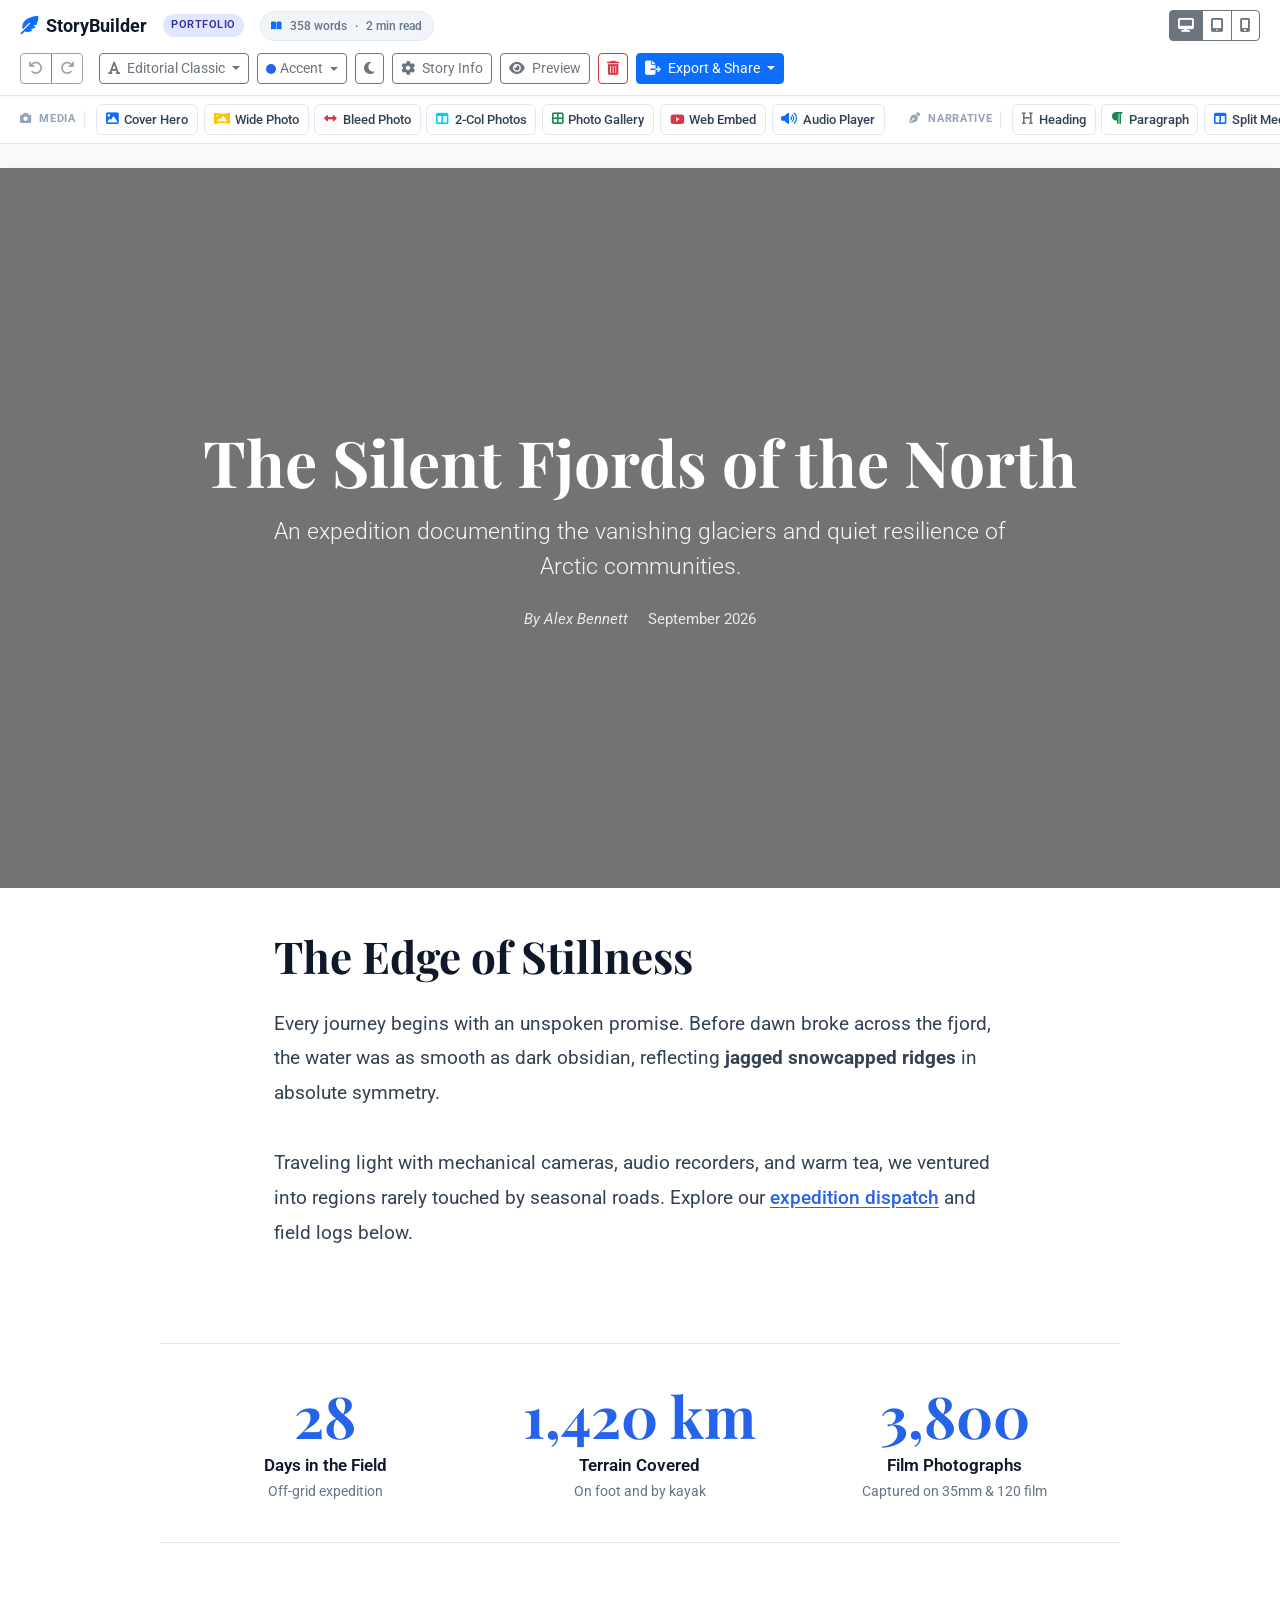
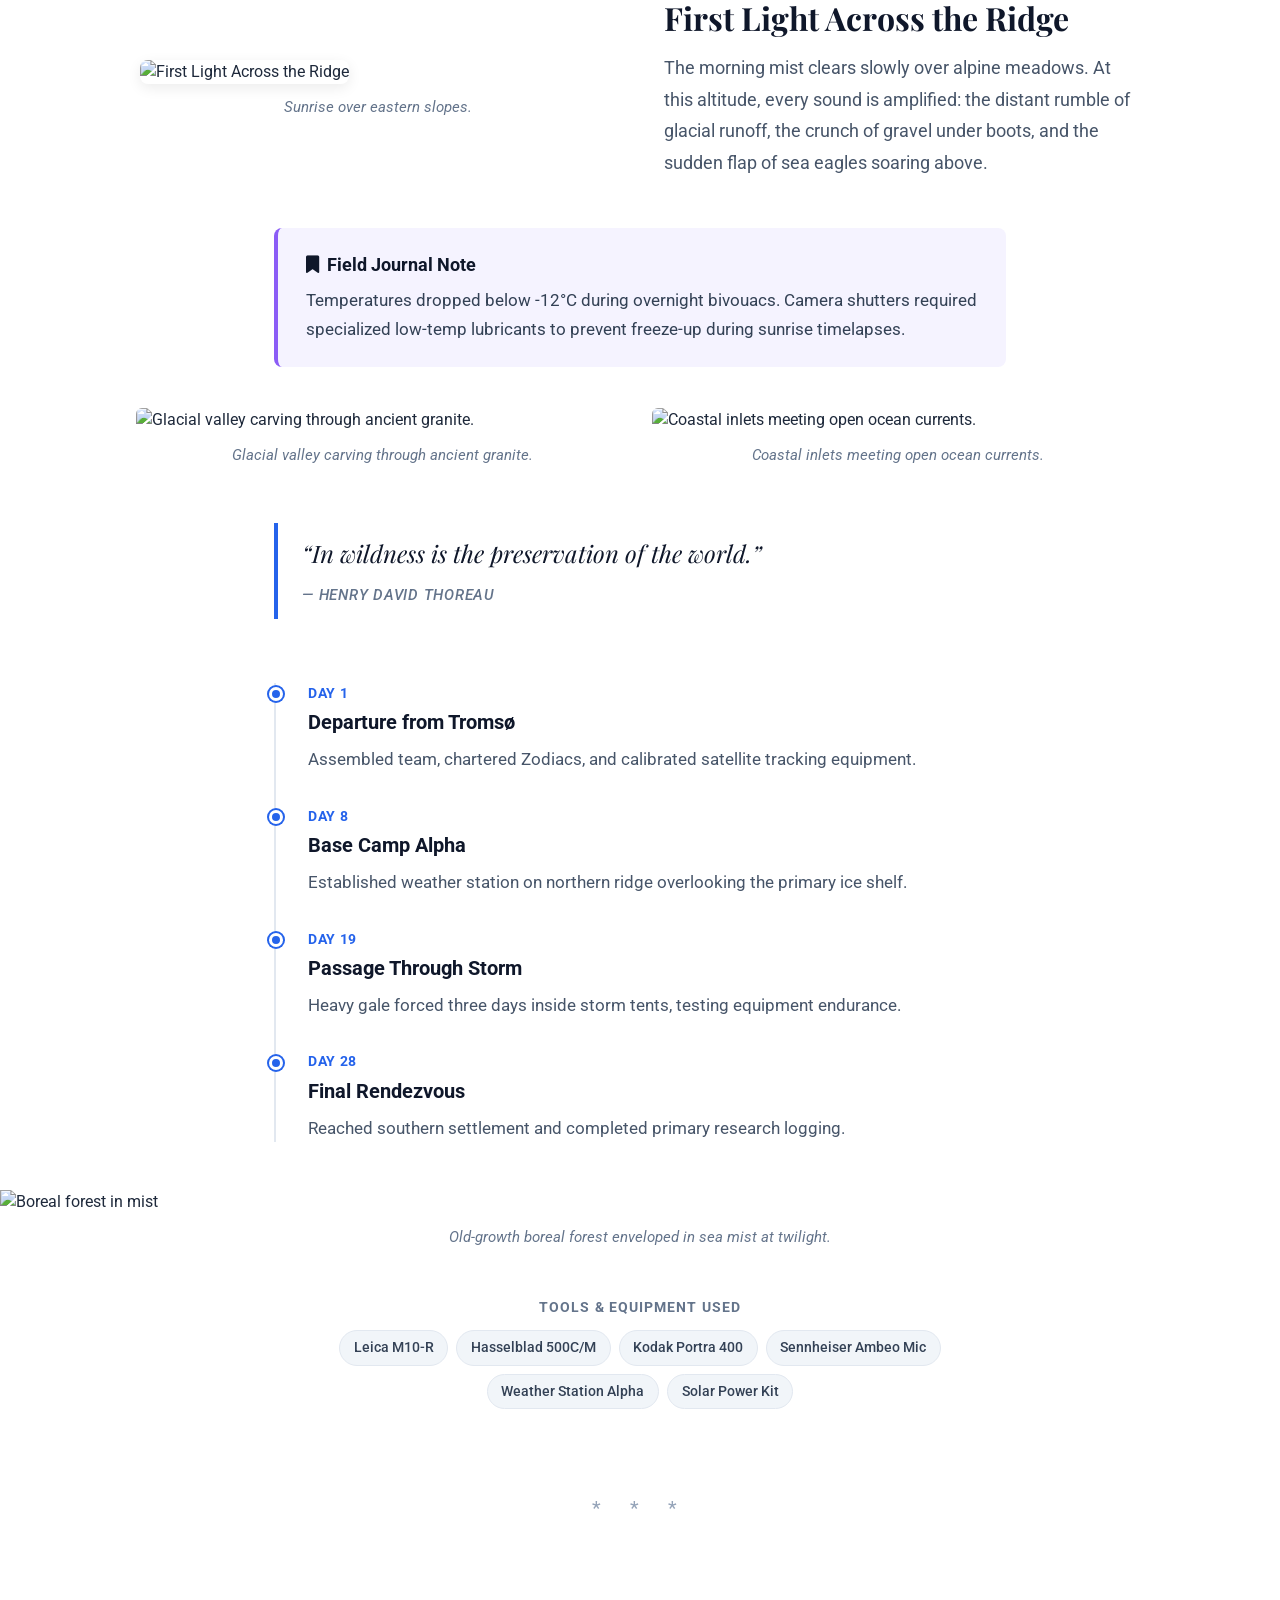
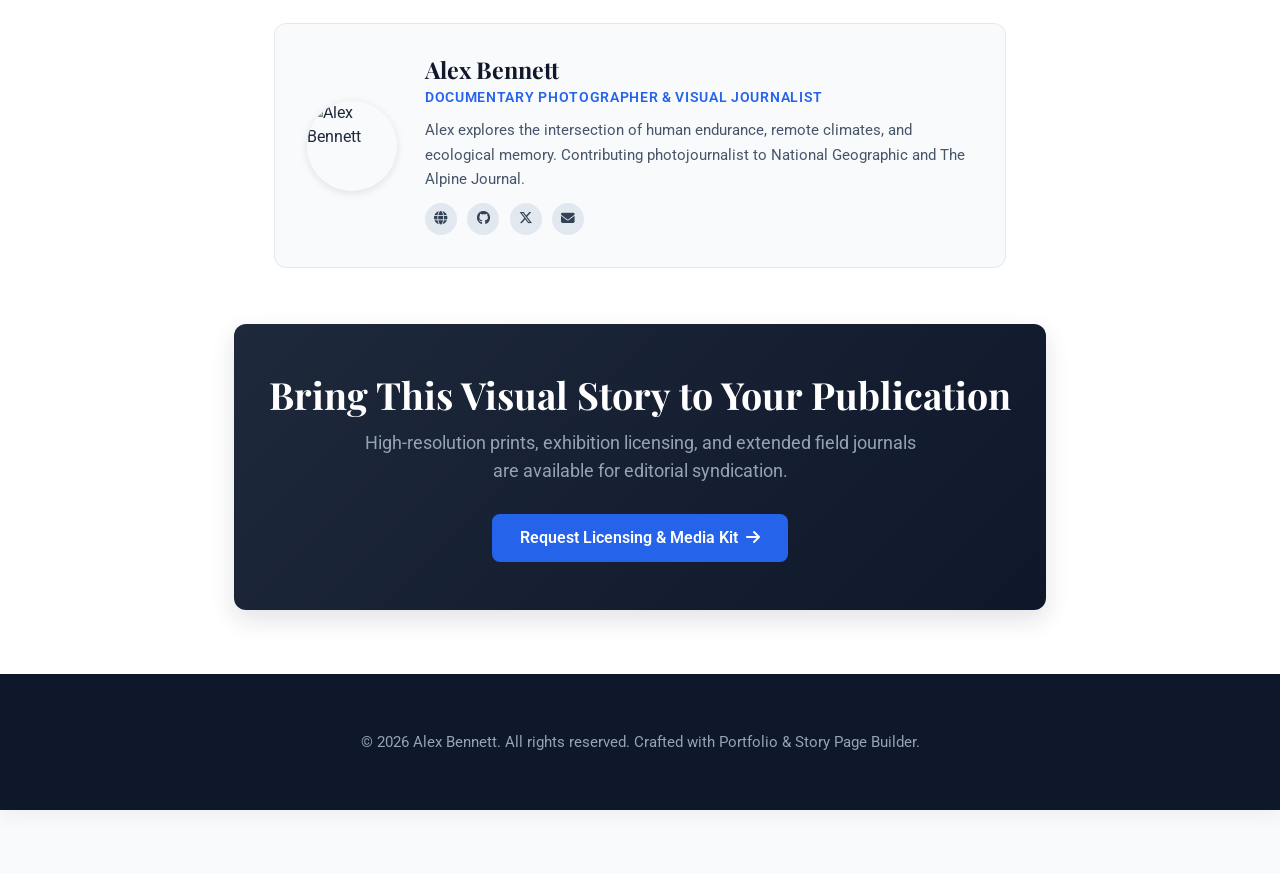
==== index.html @ 2932ce00 "feat: add story topbar navbar block and video background support for cover hero" ====
<!DOCTYPE html>
<html lang="en">
<head>
  <meta charset="UTF-8">
  <meta name="viewport" content="width=device-width, initial-scale=1.0">
  <title>Portfolio & Story Page Builder</title>
  <meta name="description" content="A visual, distraction-free block page builder for editorial portfolios, photo essays, and long-form visual stories.">

  <!-- Google Fonts for Curated & Custom Typography Themes -->
  <link rel="preconnect" href="https://fonts.googleapis.com">
  <link rel="preconnect" href="https://fonts.gstatic.com" crossorigin>
  <link href="https://fonts.googleapis.com/css2?family=Cinzel:wght@600;700&family=DM+Sans:wght@400;500;700&family=Inter:wght@300;400;500;600&family=JetBrains+Mono:wght@500;700&family=Lora:ital,wght@0,600;0,700;1,400&family=Merriweather:ital,wght@0,300;0,400;0,700;1,300&family=Montserrat:wght@500;700&family=Oswald:wght@500;700&family=Playfair+Display:ital,wght@0,600;0,700;1,400&family=Plus+Jakarta+Sans:wght@600;700;800&family=Roboto:wght@300;400;500;700&family=Source+Sans+3:wght@400;600&family=Space+Grotesk:wght@600;700&family=Syne:wght@700;800&family=Work+Sans:wght@400;500;600&display=swap" rel="stylesheet">

  <!-- Font Awesome Icons -->
  <link rel="stylesheet" href="https://cdnjs.cloudflare.com/ajax/libs/font-awesome/6.5.1/css/all.min.css" crossorigin="anonymous" referrerpolicy="no-referrer" />

  <!-- Bootstrap 5.3.3 CSS -->
  <link href="https://cdn.jsdelivr.net/npm/bootstrap@5.3.3/dist/css/bootstrap.min.css" rel="stylesheet" crossorigin="anonymous">

  <!-- Custom Page Builder Styles -->
  <link rel="stylesheet" href="css/styles.css">
</head>
<body class="mode-edit">

  <!-- Top Application Navigation -->
  <header class="editor-header">
    <div class="editor-nav">
      <div class="d-flex align-items-center gap-2 gap-sm-3">
        <h1 class="brand-title">
          <i class="fas fa-feather-pointed text-primary"></i>
          <span>StoryBuilder</span>
        </h1>
        <span class="brand-badge d-none d-sm-inline">Portfolio</span>

        <!-- Reading Time & Word Count Badge (Responsive: compact on mobile, full on desktop) -->
        <div class="reading-indicator d-flex align-items-center gap-1 gap-sm-2" id="readingIndicatorBadge" title="Estimated Reading Time & Word Count">
          <i class="fas fa-book-open text-primary fa-xs"></i>
          <span id="storyWordCount" class="d-none d-md-inline">0 words</span>
          <span class="text-muted reading-dot d-none d-md-inline">&middot;</span>
          <span id="storyReadTime">0 min read</span>
        </div>
      </div>

      <!-- Center: Viewport Switcher -->
      <div class="btn-group btn-group-sm edit-only" role="group" aria-label="Viewport Switcher">
        <button type="button" class="btn btn-outline-secondary active" data-viewport="desktop" title="Desktop View">
          <i class="fas fa-desktop"></i>
        </button>
        <button type="button" class="btn btn-outline-secondary" data-viewport="tablet" title="Tablet View (768px)">
          <i class="fas fa-tablet-screen-button"></i>
        </button>
        <button type="button" class="btn btn-outline-secondary" data-viewport="mobile" title="Mobile View (400px)">
          <i class="fas fa-mobile-screen"></i>
        </button>
      </div>

      <!-- Right Actions -->
      <div class="nav-actions">
        <!-- Undo / Redo -->
        <div class="btn-group btn-group-sm edit-only me-2" role="group">
          <button type="button" class="btn btn-outline-secondary" id="btnUndo" title="Undo (Ctrl+Z)" disabled>
            <i class="fas fa-undo"></i>
          </button>
          <button type="button" class="btn btn-outline-secondary" id="btnRedo" title="Redo (Ctrl+Y)" disabled>
            <i class="fas fa-redo"></i>
          </button>
        </div>

        <!-- Typography Theme Switcher -->
        <div class="dropdown edit-only">
          <button class="btn btn-sm btn-outline-secondary dropdown-toggle" type="button" id="dropdownTypography" data-bs-toggle="dropdown" aria-expanded="false" title="Change Story Typography">
            <i class="fas fa-font me-1"></i> <span id="currentTypographyLabel">Editorial Classic</span>
          </button>
          <ul class="dropdown-menu dropdown-menu-end shadow-sm" aria-labelledby="dropdownTypography">
            <li><h6 class="dropdown-header">Story Typography</h6></li>
            <li>
              <button class="dropdown-item active" data-typography="classic">
                <span class="d-block fw-semibold">Editorial Classic</span>
                <small class="text-muted">Playfair Display + Roboto</small>
              </button>
            </li>
            <li>
              <button class="dropdown-item" data-typography="modern">
                <span class="d-block fw-semibold">Modern Studio</span>
                <small class="text-muted">Plus Jakarta Sans + Inter</small>
              </button>
            </li>
            <li>
              <button class="dropdown-item" data-typography="literary">
                <span class="d-block fw-semibold">Literary Book</span>
                <small class="text-muted">Lora + Merriweather</small>
              </button>
            </li>
            <li>
              <button class="dropdown-item" data-typography="creative">
                <span class="d-block fw-semibold">Creative Avant-Garde</span>
                <small class="text-muted">Space Grotesk + DM Sans</small>
              </button>
            </li>
            <li>
              <button class="dropdown-item" data-typography="minimal-mono">
                <span class="d-block fw-semibold">Minimal Mono</span>
                <small class="text-muted">JetBrains Mono + Inter</small>
              </button>
            </li>
            <li><hr class="dropdown-divider"></li>
            <li>
              <button class="dropdown-item" id="btnOpenCustomTypography">
                <span class="d-block fw-semibold text-primary"><i class="fas fa-sliders me-1"></i> Custom Typography...</span>
                <small class="text-muted">Pair your own custom fonts</small>
              </button>
            </li>
          </ul>
        </div>

        <!-- Accent Palette Dropdown -->
        <div class="dropdown">
          <button class="btn btn-sm btn-outline-secondary dropdown-toggle d-flex align-items-center gap-1" type="button" data-bs-toggle="dropdown" aria-expanded="false" id="accentDropdownBtn" title="Theme Accent Color">
            <span class="accent-color-indicator rounded-circle" id="currentAccentDot" style="width: 10px; height: 10px; background: #2563eb;"></span>
            <span id="currentAccentLabel">Accent</span>
          </button>
          <ul class="dropdown-menu shadow-sm" id="accentPaletteMenu">
            <li><h6 class="dropdown-header">Editorial Accents</h6></li>
            <li>
              <button class="dropdown-item d-flex align-items-center" data-accent="#2563eb" data-accent-name="Electric Blue">
                <span class="rounded-circle me-2" style="width: 12px; height: 12px; background: #2563eb;"></span> Electric Blue
              </button>
            </li>
            <li>
              <button class="dropdown-item d-flex align-items-center" data-accent="#059669" data-accent-name="Emerald Editorial">
                <span class="rounded-circle me-2" style="width: 12px; height: 12px; background: #059669;"></span> Emerald Editorial
              </button>
            </li>
            <li>
              <button class="dropdown-item d-flex align-items-center" data-accent="#e11d48" data-accent-name="Crimson Story">
                <span class="rounded-circle me-2" style="width: 12px; height: 12px; background: #e11d48;"></span> Crimson Story
              </button>
            </li>
            <li>
              <button class="dropdown-item d-flex align-items-center" data-accent="#d97706" data-accent-name="Warm Ochre">
                <span class="rounded-circle me-2" style="width: 12px; height: 12px; background: #d97706;"></span> Warm Ochre
              </button>
            </li>
            <li>
              <button class="dropdown-item d-flex align-items-center" data-accent="#7c3aed" data-accent-name="Violet Studio">
                <span class="rounded-circle me-2" style="width: 12px; height: 12px; background: #7c3aed;"></span> Violet Studio
              </button>
            </li>
            <li>
              <button class="dropdown-item d-flex align-items-center" data-accent="#475569" data-accent-name="Noir Slate">
                <span class="rounded-circle me-2" style="width: 12px; height: 12px; background: #475569;"></span> Noir Slate
              </button>
            </li>
            <li><hr class="dropdown-divider"></li>
            <li class="px-3 py-1">
              <label class="form-label small mb-1 text-muted">Custom Hex Color</label>
              <div class="d-flex align-items-center gap-2">
                <input type="color" class="form-control form-control-color form-control-sm p-0 border-0" id="inputCustomAccent" value="#2563eb" style="width: 28px; height: 28px; cursor: pointer;">
                <span class="small font-monospace text-muted" id="customAccentHex">#2563eb</span>
              </div>
            </li>
          </ul>
        </div>

        <!-- Color Mode Toggle (Light / Dark) -->
        <button type="button" class="btn btn-sm btn-outline-secondary" id="btnToggleColorMode" title="Toggle Light / Dark Mode">
          <i class="fas fa-moon"></i>
        </button>

        <!-- Story Info / SEO Settings -->
        <button type="button" class="btn btn-sm btn-outline-secondary edit-only" id="btnOpenStorySettings" title="Story Settings & Social Share SEO">
          <i class="fas fa-gear me-1"></i> Story Info
        </button>

        <!-- Mode Toggle (Edit / Preview) -->
        <button type="button" class="btn btn-sm btn-outline-secondary" id="btnToggleMode">
          <i class="fas fa-eye me-1"></i> Preview
        </button>

        <!-- Clear Canvas -->
        <button type="button" class="btn btn-sm btn-outline-danger edit-only" id="btnClearAll" title="Clear Story">
          <i class="fas fa-trash-alt"></i>
        </button>

        <!-- Export Dropdown -->
        <div class="dropdown">
          <button class="btn btn-sm btn-primary dropdown-toggle" type="button" data-bs-toggle="dropdown" aria-expanded="false">
            <i class="fas fa-file-export me-1"></i> Export & Share
          </button>
          <ul class="dropdown-menu dropdown-menu-end shadow-sm">
            <li><h6 class="dropdown-header">Export HTML</h6></li>
            <li>
              <button class="dropdown-item" id="btnCopyFullHTML">
                <i class="fas fa-copy me-2 text-primary"></i> Copy Full Page HTML
              </button>
            </li>
            <li>
              <button class="dropdown-item" id="btnDownloadFullHTML">
                <i class="fas fa-download me-2 text-success"></i> Download as .html File
              </button>
            </li>
            <li><hr class="dropdown-divider"></li>
            <li><h6 class="dropdown-header">Article Snippet (CMS)</h6></li>
            <li>
              <button class="dropdown-item" id="btnCopySnippetHTML">
                <i class="fas fa-code me-2 text-info"></i> Copy Snippet (Self-Contained Fonts)
              </button>
            </li>
            <li>
              <button class="dropdown-item" id="btnCopySnippetInheritHTML">
                <i class="fas fa-font me-2 text-secondary"></i> Copy Snippet (Inherit Blog Fonts)
              </button>
            </li>
            <li><hr class="dropdown-divider"></li>
            <li><h6 class="dropdown-header">Project File</h6></li>
            <li>
              <button class="dropdown-item" id="btnExportJSON">
                <i class="fas fa-file-arrow-down me-2 text-info"></i> Save Project (JSON)
              </button>
            </li>
            <li>
              <button class="dropdown-item" id="btnImportJSON">
                <i class="fas fa-file-arrow-up me-2 text-warning"></i> Open Project (JSON)
              </button>
            </li>
          </ul>
        </div>
      </div>
    </div>
  </header>

  <!-- Add Block Palette Bar (Categorized) -->
  <nav class="block-palette-bar" aria-label="Block Palette">
    <!-- Media Group -->
    <div class="palette-group">
      <span class="palette-group-title"><i class="fas fa-camera me-1"></i> Media</span>
      <button class="btn-palette" data-add-block="cover">
        <i class="fas fa-image text-primary"></i> Cover Hero
      </button>
      <button class="btn-palette" data-add-block="wideImage">
        <i class="fas fa-panorama text-warning"></i> Wide Photo
      </button>
      <button class="btn-palette" data-add-block="bleedingImage">
        <i class="fas fa-arrows-alt-h text-danger"></i> Bleed Photo
      </button>
      <button class="btn-palette" data-add-block="twoColumnImage">
        <i class="fas fa-columns text-info"></i> 2-Col Photos
      </button>
      <button class="btn-palette" data-add-block="gallery">
        <i class="fas fa-border-all text-success"></i> Photo Gallery
      </button>
      <button class="btn-palette" data-add-block="embed">
        <i class="fab fa-youtube text-danger"></i> Web Embed
      </button>
      <button class="btn-palette" data-add-block="audioPlayer">
        <i class="fas fa-volume-high text-primary"></i> Audio Player
      </button>
    </div>

    <!-- Text & Layout Group -->
    <div class="palette-group">
      <span class="palette-group-title"><i class="fas fa-pen-nib me-1"></i> Narrative</span>
      <button class="btn-palette" data-add-block="heading">
        <i class="fas fa-heading text-secondary"></i> Heading
      </button>
      <button class="btn-palette" data-add-block="text">
        <i class="fas fa-paragraph text-success"></i> Paragraph
      </button>
      <button class="btn-palette" data-add-block="splitMediaText">
        <i class="fas fa-table-columns text-primary"></i> Split Media+Text
      </button>
      <button class="btn-palette" data-add-block="quote">
        <i class="fas fa-quote-left text-info"></i> Pull Quote
      </button>
      <button class="btn-palette" data-add-block="callout">
        <i class="fas fa-bookmark text-warning"></i> Callout Box
      </button>
      <button class="btn-palette" data-add-block="divider">
        <i class="fas fa-minus text-muted"></i> Divider
      </button>
    </div>

    <!-- Impact & Profile Group -->
    <div class="palette-group">
      <span class="palette-group-title"><i class="fas fa-id-card me-1"></i> Structure & Profile</span>
      <button class="btn-palette" data-add-block="navbar">
        <i class="fas fa-compass text-primary"></i> Topbar / Nav
      </button>
      <button class="btn-palette" data-add-block="stats">
        <i class="fas fa-chart-simple text-primary"></i> Big Stats
      </button>
      <button class="btn-palette" data-add-block="timeline">
        <i class="fas fa-timeline text-secondary"></i> Timeline
      </button>
      <button class="btn-palette" data-add-block="skillsPills">
        <i class="fas fa-tags text-success"></i> Skills Pills
      </button>
      <button class="btn-palette" data-add-block="authorBio">
        <i class="fas fa-user text-info"></i> Author Bio
      </button>
      <button class="btn-palette" data-add-block="ctaBanner">
        <i class="fas fa-bullhorn text-danger"></i> CTA Banner
      </button>
      <button class="btn-palette" data-add-block="caption">
        <i class="fas fa-closed-captioning text-muted"></i> Caption
      </button>
      <button class="btn-palette" data-add-block="footer">
        <i class="fas fa-shoe-prints text-dark"></i> Footer
      </button>
    </div>
  </nav>

  <!-- Workspace Canvas -->
  <main class="workspace-wrapper">
    <div id="storyCanvas" class="story-canvas viewport-desktop">
      <!-- Blocks rendered dynamically by app.js -->
    </div>
  </main>

  <!-- Hidden File Input for JSON Project Import -->
  <input type="file" id="importFileInput" accept=".json" style="display: none;">

  <!-- Modal for Adding / Editing Blocks -->
  <div class="modal fade" id="blockEditModal" tabindex="-1" aria-labelledby="blockModalTitle" aria-hidden="true">
    <div class="modal-dialog modal-dialog-centered modal-lg">
      <div class="modal-content">
        <div class="modal-header">
          <h5 class="modal-title" id="blockModalTitle">Edit Block</h5>
          <button type="button" class="btn-close" data-bs-dismiss="modal" aria-label="Close"></button>
        </div>
        <div class="modal-body" id="blockModalBody">
          <!-- Dynamic Form Fields -->
        </div>
        <div class="modal-footer">
          <button type="button" class="btn btn-outline-secondary" data-bs-dismiss="modal">Cancel</button>
          <button type="button" class="btn btn-primary" id="btnSaveBlock">Save Changes</button>
        </div>
      </div>
    </div>
  </div>

  <!-- Modal for Custom Typography Pairing -->
  <div class="modal fade" id="customTypographyModal" tabindex="-1" aria-labelledby="customTypographyModalTitle" aria-hidden="true">
    <div class="modal-dialog modal-dialog-centered">
      <div class="modal-content">
        <div class="modal-header">
          <h5 class="modal-title" id="customTypographyModalTitle"><i class="fas fa-sliders me-2 text-primary"></i> Custom Typography</h5>
          <button type="button" class="btn-close" data-bs-dismiss="modal" aria-label="Close"></button>
        </div>
        <div class="modal-body">
          <div class="mb-3">
            <label class="form-label" for="customHeadingFont">Heading & Title Font</label>
            <select class="form-select" id="customHeadingFont">
              <option value="Playfair Display">Playfair Display (High-Contrast Serif)</option>
              <option value="Plus Jakarta Sans">Plus Jakarta Sans (Modern Geometric)</option>
              <option value="Inter">Inter (Clean Neo-Grotesque)</option>
              <option value="Lora">Lora (Literary Contemporary Serif)</option>
              <option value="Space Grotesk">Space Grotesk (Tech / Avant-Garde)</option>
              <option value="Syne">Syne (Bold Architectural)</option>
              <option value="Cinzel">Cinzel (Classic Trajan Serif)</option>
              <option value="Montserrat">Montserrat (Geometric Sans)</option>
              <option value="Oswald">Oswald (Condensed Display)</option>
              <option value="Merriweather">Merriweather (Sturdy Editorial Serif)</option>
              <option value="JetBrains Mono">JetBrains Mono (Technical Monospace)</option>
            </select>
          </div>

          <div class="mb-3">
            <label class="form-label" for="customBodyFont">Body & Narrative Font</label>
            <select class="form-select" id="customBodyFont">
              <option value="Inter">Inter (Ultra-Legible Sans)</option>
              <option value="Roboto">Roboto (Clean Neutral Sans)</option>
              <option value="DM Sans">DM Sans (Warm Minimal Sans)</option>
              <option value="Work Sans">Work Sans (Editorial Sans)</option>
              <option value="Source Sans 3">Source Sans 3 (Optimized for Reading)</option>
              <option value="Plus Jakarta Sans">Plus Jakarta Sans (Crisp Modern Sans)</option>
              <option value="Merriweather">Merriweather (Traditional Reading Serif)</option>
              <option value="Lora">Lora (Elegant Editorial Serif)</option>
            </select>
          </div>

          <div class="mb-3">
            <label class="form-label" for="customBaseScale">Base Typography Scale</label>
            <select class="form-select" id="customBaseScale">
              <option value="92">Compact (92% - dense information)</option>
              <option value="100" selected>Standard (100% - balanced)</option>
              <option value="110">Spacious / Large (110% - high impact)</option>
            </select>
          </div>

          <!-- Live In-Modal Preview -->
          <div class="p-3 bg-light rounded border mt-3">
            <div class="text-uppercase small fw-bold text-muted mb-2">Live Preview</div>
            <h4 id="typographyPreviewHeading" class="mb-2" style="font-family: 'Playfair Display', serif;">The Architecture of Memory</h4>
            <p id="typographyPreviewBody" class="mb-0 text-secondary" style="font-family: 'Roboto', sans-serif; font-size: 0.95rem;">
              Before first light broke across the mountain ridge, the glacial valley lay silent in a blanket of blue twilight.
            </p>
          </div>
        </div>
        <div class="modal-footer">
          <button type="button" class="btn btn-outline-secondary" data-bs-dismiss="modal">Cancel</button>
          <button type="button" class="btn btn-primary" id="btnSaveCustomTypography">Apply Typography</button>
        </div>
      </div>
    </div>
  </div>

  <!-- Modal for Story Settings & Social Share SEO -->
  <div class="modal fade" id="storySettingsModal" tabindex="-1" aria-labelledby="storySettingsModalTitle" aria-hidden="true">
    <div class="modal-dialog modal-dialog-centered modal-lg">
      <div class="modal-content">
        <div class="modal-header">
          <h5 class="modal-title" id="storySettingsModalTitle">
            <i class="fas fa-gear me-2 text-primary"></i> Story Settings & SEO
          </h5>
          <button type="button" class="btn-close" data-bs-dismiss="modal" aria-label="Close"></button>
        </div>
        <div class="modal-body">
          <div class="d-flex flex-wrap justify-content-between align-items-center mb-3 pb-2 border-bottom">
            <div class="d-flex align-items-center gap-2 mb-1 mb-md-0">
              <span class="badge bg-primary-subtle text-primary border border-primary-subtle px-2 py-1">
                <i class="fas fa-book-open me-1"></i> <span id="modalStoryStats">0 words &middot; 0 min read</span>
              </span>
              <span class="text-muted small">Estimated reading time & word count</span>
            </div>
            <button type="button" class="btn btn-sm btn-outline-secondary" id="btnAutoDetectSettings" title="Extract title, author, description, and image from current story blocks">
              <i class="fas fa-wand-magic-sparkles me-1 text-primary"></i> Auto-Detect from Blocks
            </button>
          </div>

          <div class="row g-3">
            <!-- Left Column: Form Fields -->
            <div class="col-lg-7">
              <div class="mb-3">
                <label class="form-label fw-semibold" for="settingStoryTitle">Story Title</label>
                <input type="text" class="form-control" id="settingStoryTitle" placeholder="e.g. The Silent Fjords of the North">
                <div class="form-text">Used for the browser tab title and OpenGraph / Twitter cards.</div>
              </div>

              <div class="mb-3">
                <label class="form-label fw-semibold" for="settingStoryAuthor">Author / Creator</label>
                <input type="text" class="form-control" id="settingStoryAuthor" placeholder="e.g. Alex Bennett">
                <div class="form-text">Author metadata included in search indexes and social shares.</div>
              </div>

              <div class="mb-3">
                <label class="form-label fw-semibold" for="settingStoryDesc">Story Excerpt & SEO Description</label>
                <textarea class="form-control" id="settingStoryDesc" rows="3" placeholder="Brief summary for search snippets and social cards (150-160 characters recommended)..."></textarea>
                <div class="form-text d-flex justify-content-between">
                  <span>Used for meta description and social card previews.</span>
                  <span class="text-muted small" id="storyDescCharCount">0 chars</span>
                </div>
              </div>

              <div class="mb-3">
                <label class="form-label fw-semibold" for="settingStoryImage">Social Share Image URL (OG Image)</label>
                <input type="url" class="form-control" id="settingStoryImage" placeholder="https://images.unsplash.com/photo-...">
                <div class="form-text">Preview banner image shown when shared on Twitter, LinkedIn, Slack, etc.</div>
              </div>
            </div>

            <!-- Right Column: Live Social Card Preview -->
            <div class="col-lg-5">
              <div class="text-uppercase small fw-bold text-muted mb-2">
                <i class="fas fa-share-nodes me-1 text-primary"></i> Live Social Card Preview
              </div>
              <div class="social-card-preview shadow-sm">
                <div class="social-card-image-wrap" style="position: relative; height: 160px; overflow: hidden;">
                  <img id="socialPreviewImage" src="" alt="Social Share Preview" class="w-100 h-100" style="object-fit: cover; display: block;" onerror="this.style.opacity='0'; const fb = document.getElementById('socialPreviewFallback'); if (fb) fb.style.setProperty('display', 'flex', 'important');">
                  <div id="socialPreviewFallback" class="position-absolute top-0 start-0 w-100 h-100 d-flex flex-column align-items-center justify-content-center text-muted" style="display: none !important;">
                    <i class="fas fa-image fa-2x mb-1 opacity-50"></i>
                    <span class="small">No preview image</span>
                  </div>
                </div>
                <div class="social-card-content p-3">
                  <div class="social-card-domain small text-uppercase mb-1">
                    <i class="fas fa-globe me-1"></i> storybuilder.app &middot; <span id="socialPreviewAuthor">Alex Bennett</span>
                  </div>
                  <div class="social-card-title fw-bold mb-1" id="socialPreviewTitle">
                    The Silent Fjords of the North
                  </div>
                  <div class="social-card-desc small" id="socialPreviewDesc">
                    An expedition documenting the vanishing glaciers and quiet resilience of Arctic communities.
                  </div>
                </div>
              </div>

              <div class="social-card-info-note border rounded mt-3 py-2 px-3 small">
                <i class="fas fa-circle-info text-primary me-1"></i>
                Exported HTML files will automatically embed OpenGraph, Twitter, and SEO tags.
              </div>
            </div>
          </div>
        </div>
        <div class="modal-footer">
          <button type="button" class="btn btn-outline-secondary" data-bs-dismiss="modal">Cancel</button>
          <button type="button" class="btn btn-primary" id="btnSaveStorySettings">
            <i class="fas fa-check me-1"></i> Save Story Settings
          </button>
        </div>
      </div>
    </div>
  </div>

  <!-- Toast Notification Container -->
  <div id="toastContainer" class="toast-container"></div>

  <!-- Bootstrap 5.3.3 Bundle with Popper -->
  <script src="https://cdn.jsdelivr.net/npm/bootstrap@5.3.3/dist/js/bootstrap.bundle.min.js" crossorigin="anonymous"></script>

  <!-- Application Logic -->
  <script src="js/app.js"></script>
</body>
</html>
---- css/styles.css ----
/* ==========================================================================
   Portfolio & Story Page Builder Styles
   ========================================================================== */

:root {
  --primary-color: #2563eb;
  --primary-hover: #1d4ed8;
  --editor-bg: #f8fafc;
  --toolbar-bg: #ffffff;
  --border-color: #e2e8f0;
  --text-main: #1e293b;
  --text-muted: #64748b;
  --block-hover-border: #3b82f6;
  --danger-color: #ef4444;
  --success-color: #10b981;

  /* Semantic Canvas Theme Tokens */
  --canvas-bg: #ffffff;
  --canvas-surface: #f8fafc;
  --canvas-surface-border: #e2e8f0;
  --canvas-text: #1e293b;
  --canvas-heading: #0f172a;
  --canvas-muted: #64748b;
  --canvas-code-bg: #f1f5f9;
}

[data-theme-mode="dark"] {
  --editor-bg: #090d16;
  --toolbar-bg: #0f172a;
  --border-color: #1e293b;
  --text-main: #f1f5f9;
  --text-muted: #94a3b8;

  /* Semantic Canvas Theme Tokens (Dark Mode) */
  --canvas-bg: #0a0f1d;
  --canvas-surface: #111827;
  --canvas-surface-border: #1f2937;
  --canvas-text: #cbd5e1;
  --canvas-heading: #f8fafc;
  --canvas-muted: #94a3b8;
  --canvas-code-bg: #1e293b;
}

* {
  box-sizing: border-box;
}

html, body {
  overflow-x: hidden;
  max-width: 100vw;
}

body {
  margin: 0;
  padding: 0;
  font-family: 'Roboto', -apple-system, BlinkMacSystemFont, "Segoe UI", sans-serif;
  color: var(--text-main);
  background-color: var(--editor-bg);
  min-height: 100vh;
}

/* --------------------------------------------------------------------------
   Editor Header & Navigation
   -------------------------------------------------------------------------- */
.editor-header {
  position: sticky;
  top: 0;
  z-index: 1050;
  background-color: var(--toolbar-bg);
  border-bottom: 1px solid var(--border-color);
  box-shadow: 0 1px 3px rgba(0, 0, 0, 0.05);
  padding: 0.65rem 1.25rem;
}

.editor-nav {
  display: flex;
  align-items: center;
  justify-content: space-between;
  flex-wrap: wrap;
  gap: 0.75rem;
}

.brand-title {
  font-size: 1.15rem;
  font-weight: 700;
  display: flex;
  align-items: center;
  gap: 0.5rem;
  color: #0f172a;
  margin: 0;
}

.brand-badge {
  font-size: 0.7rem;
  font-weight: 600;
  padding: 0.2rem 0.5rem;
  border-radius: 9999px;
  background-color: #e0e7ff;
  color: #3730a3;
  text-transform: uppercase;
  letter-spacing: 0.05em;
}

.nav-actions {
  display: flex;
  align-items: center;
  gap: 0.5rem;
  flex-wrap: wrap;
}

/* --------------------------------------------------------------------------
   Add Block Palette (Categorized & Scroll-friendly)
   -------------------------------------------------------------------------- */
.block-palette-bar {
  background-color: #ffffff;
  border-bottom: 1px solid var(--border-color);
  padding: 0.5rem 1.25rem;
  position: sticky;
  top: 57px;
  z-index: 1040;
  display: flex;
  align-items: center;
  justify-content: flex-start;
  gap: 1.5rem;
  overflow-x: auto;
  scrollbar-width: thin;
}

.palette-group {
  display: flex;
  align-items: center;
  gap: 0.35rem;
  flex-shrink: 0;
}

.palette-group-title {
  font-size: 0.7rem;
  text-transform: uppercase;
  letter-spacing: 0.06em;
  font-weight: 700;
  color: #94a3b8;
  margin-right: 0.35rem;
  padding-right: 0.5rem;
  border-right: 1px solid var(--border-color);
}

.btn-palette {
  display: inline-flex;
  align-items: center;
  gap: 0.35rem;
  font-size: 0.8rem;
  font-weight: 500;
  padding: 0.3rem 0.55rem;
  border-radius: 6px;
  border: 1px solid var(--border-color);
  background: #ffffff;
  color: #334155;
  transition: all 0.15s ease;
  cursor: pointer;
  white-space: nowrap;
}

.btn-palette:hover {
  background-color: #f1f5f9;
  border-color: #cbd5e1;
  color: var(--primary-color);
  transform: translateY(-1px);
}

/* --------------------------------------------------------------------------
   Main Workspace & Viewport
   -------------------------------------------------------------------------- */
.workspace-wrapper {
  padding: 1.5rem 0 4rem;
  display: flex;
  justify-content: center;
  transition: all 0.25s ease;
}

.story-canvas {
  width: 100%;
  max-width: 100%;
  background: var(--canvas-bg);
  color: var(--canvas-text);
  box-shadow: 0 4px 20px rgba(0, 0, 0, 0.06);
  min-height: 80vh;
  position: relative;
  transition: max-width 0.3s cubic-bezier(0.4, 0, 0.2, 1), background-color 0.2s ease, color 0.2s ease;
}

.viewport-desktop {
  max-width: 100%;
}

.viewport-tablet {
  max-width: 768px;
  border-left: 1px solid var(--border-color);
  border-right: 1px solid var(--border-color);
  border-radius: 8px;
  overflow: hidden;
}

.viewport-mobile {
  max-width: 400px;
  border-left: 1px solid var(--border-color);
  border-right: 1px solid var(--border-color);
  border-radius: 12px;
  overflow: hidden;
}

/* --------------------------------------------------------------------------
   Empty State Helper
   -------------------------------------------------------------------------- */
.empty-state {
  text-align: center;
  padding: 5rem 1.5rem;
  color: var(--text-muted);
}

.empty-state-icon {
  font-size: 3rem;
  color: #94a3b8;
  margin-bottom: 1rem;
}

.empty-state h3 {
  font-weight: 600;
  color: #334155;
  margin-bottom: 0.5rem;
}

.empty-state p {
  max-width: 480px;
  margin: 0 auto 1.5rem;
  line-height: 1.6;
}

/* --------------------------------------------------------------------------
   Typography Themes & Presets
   -------------------------------------------------------------------------- */
.story-canvas, .story-snippet {
  --story-font-heading: 'Playfair Display', Georgia, serif;
  --story-font-body: 'Roboto', -apple-system, BlinkMacSystemFont, "Segoe UI", sans-serif;
  font-family: var(--story-font-body);
}

.story-canvas[data-theme="classic"], .story-snippet[data-theme="classic"] {
  --story-font-heading: 'Playfair Display', Georgia, serif;
  --story-font-body: 'Roboto', -apple-system, BlinkMacSystemFont, "Segoe UI", sans-serif;
}

.story-canvas[data-theme="modern"], .story-snippet[data-theme="modern"] {
  --story-font-heading: 'Plus Jakarta Sans', -apple-system, BlinkMacSystemFont, "Segoe UI", sans-serif;
  --story-font-body: 'Inter', -apple-system, BlinkMacSystemFont, "Segoe UI", sans-serif;
}

.story-canvas[data-theme="literary"], .story-snippet[data-theme="literary"] {
  --story-font-heading: 'Lora', Georgia, serif;
  --story-font-body: 'Merriweather', Georgia, serif;
}

.story-canvas[data-theme="creative"], .story-snippet[data-theme="creative"] {
  --story-font-heading: 'Space Grotesk', -apple-system, BlinkMacSystemFont, "Segoe UI", sans-serif;
  --story-font-body: 'DM Sans', -apple-system, BlinkMacSystemFont, "Segoe UI", sans-serif;
}

.story-canvas[data-theme="minimal-mono"], .story-snippet[data-theme="minimal-mono"] {
  --story-font-heading: 'JetBrains Mono', monospace;
  --story-font-body: 'Inter', -apple-system, BlinkMacSystemFont, "Segoe UI", sans-serif;
}

/* Block-Level Typography & Size Overrides (Controlled Power) */
.size-sm { font-size: 0.92rem !important; }
.size-lg { font-size: 1.35rem !important; line-height: 1.75 !important; }
.size-xl { font-size: clamp(1.5rem, 2.8vw, 2.1rem) !important; font-weight: 700 !important; }

.story-heading.size-sm { font-size: clamp(1.3rem, 2.2vw, 1.75rem) !important; }
.story-heading.size-lg { font-size: clamp(2.3rem, 4.5vw, 3.4rem) !important; }
.story-heading.size-xl { font-size: clamp(2.9rem, 6vw, 4.4rem) !important; }

.font-role-heading { font-family: var(--story-font-heading) !important; }
.font-role-body { font-family: var(--story-font-body) !important; }
.font-role-mono { font-family: 'JetBrains Mono', SFMono-Regular, Consolas, monospace !important; }

.align-left { text-align: left !important; }
.align-center { text-align: center !important; }
.align-right { text-align: right !important; }

/* Inline Formatting: Links, Bold, Italic & Code */
.story-link {
  color: var(--primary-color);
  text-decoration: underline;
  text-underline-offset: 3px;
  font-weight: 500;
  transition: color 0.15s ease;
}

.story-link:hover {
  color: var(--primary-hover);
  text-decoration: underline;
}

.story-inline-code {
  background-color: #f1f5f9;
  color: #0f172a;
  padding: 0.15rem 0.38rem;
  border-radius: 4px;
  font-size: 0.88em;
  font-family: 'JetBrains Mono', SFMono-Regular, Consolas, monospace;
}

.text-format-toolbar .btn-format {
  font-size: 0.72rem;
  padding: 0.15rem 0.45rem;
  line-height: 1.3;
}

/* --------------------------------------------------------------------------
   Story Block Styles (The Published Content Layout)
   -------------------------------------------------------------------------- */
.story-block {
  position: relative;
  transition: outline 0.15s ease;
}

body.mode-edit .story-block:hover {
  outline: 2px dashed var(--block-hover-border);
  outline-offset: -2px;
}

/* Block Toolbar (Controls) */
.block-actions {
  display: none;
  position: absolute;
  top: 10px;
  right: 15px;
  background: rgba(15, 23, 42, 0.88);
  backdrop-filter: blur(4px);
  border-radius: 8px;
  padding: 4px;
  z-index: 50;
  box-shadow: 0 4px 12px rgba(0, 0, 0, 0.15);
}

body.mode-edit .story-block:hover > .block-actions,
body.mode-edit .story-block.is-active > .block-actions {
  display: flex;
  align-items: center;
  gap: 2px;
}

body.mode-preview .block-actions,
body.mode-preview .editor-header .edit-only,
body.mode-preview .block-palette-bar {
  display: none !important;
}

.btn-block-action {
  background: transparent;
  border: none;
  color: #ffffff;
  width: 30px;
  height: 30px;
  border-radius: 4px;
  display: flex;
  align-items: center;
  justify-content: center;
  cursor: pointer;
  font-size: 0.85rem;
  transition: background 0.15s ease, transform 0.1s ease;
}

.btn-block-action:hover {
  background: rgba(255, 255, 255, 0.2);
}

.btn-block-action.btn-delete:hover {
  background: var(--danger-color);
}

/* --------------------------------------------------------------------------
   Block Elements Typography & Layout
   -------------------------------------------------------------------------- */

/* 1. Cover Block */
.story-cover {
  position: relative;
  width: 100%;
  min-height: 80vh;
  display: flex;
  align-items: center;
  justify-content: center;
  background-size: cover;
  background-position: center;
  overflow: hidden;
}

.story-cover-video {
  position: absolute;
  inset: 0;
  width: 100%;
  height: 100%;
  object-fit: cover;
  z-index: 0;
  pointer-events: none;
}

.story-cover-overlay {
  position: absolute;
  inset: 0;
  background-color: rgba(0, 0, 0, 0.55);
  display: flex;
  flex-direction: column;
  justify-content: center;
  align-items: center;
  padding: 3rem 1.5rem;
  text-align: center;
  color: #ffffff;
}

.story-cover-title {
  font-family: var(--story-font-heading);
  font-size: clamp(2.2rem, 5vw, 4rem);
  font-weight: 700;
  line-height: 1.15;
  margin-bottom: 1rem;
  max-width: 900px;
}

.story-cover-tagline {
  font-size: clamp(1.1rem, 2vw, 1.45rem);
  font-weight: 300;
  line-height: 1.5;
  max-width: 750px;
  margin-bottom: 1.5rem;
  opacity: 0.95;
}

.story-cover-meta {
  display: flex;
  gap: 1.25rem;
  font-size: 0.95rem;
  opacity: 0.85;
  flex-wrap: wrap;
  justify-content: center;
}

.story-cover-byline {
  font-style: italic;
}

/* 2. Section Heading Block */
.story-heading-container {
  max-width: 780px;
  margin: 0 auto;
  padding: 2.5rem 1.5rem 0.5rem;
}

.story-heading {
  font-family: var(--story-font-heading);
  font-size: clamp(1.85rem, 3.5vw, 2.75rem);
  font-weight: 700;
  color: #0f172a;
  line-height: 1.25;
  margin: 0;
}

/* 3. Section Text Block */
.story-text-container {
  max-width: 780px;
  margin: 0 auto;
  padding: 1rem 1.5rem;
}

.story-text {
  font-size: 1.18rem;
  line-height: 1.85;
  color: #334155;
  margin: 0 0 1.25rem;
  font-weight: 400;
  white-space: pre-line;
}

/* 4. Wide Image Block */
.story-wide-image {
  max-width: 1040px;
  margin: 2.5rem auto;
  padding: 0 1rem;
}

.story-wide-image figure {
  margin: 0;
  text-align: center;
}

.story-wide-image img {
  width: 100%;
  max-height: 85vh;
  object-fit: cover;
  border-radius: 4px;
}

.story-caption {
  font-size: 0.95rem;
  font-style: italic;
  color: var(--text-muted);
  margin-top: 0.75rem;
  text-align: center;
  padding: 0 1rem;
}

/* 5. Bleeding Full-Bleed Image Block */
.story-bleeding-image {
  width: 100%;
  margin: 3rem 0;
}

.story-bleeding-image img {
  width: 100%;
  max-height: 90vh;
  object-fit: cover;
  display: block;
}

/* 6. Pull Quote Block */
.story-quote-container {
  max-width: 780px;
  margin: 2.5rem auto;
  padding: 1rem 1.5rem;
}

.story-pull-quote {
  border-left: 4px solid var(--primary-color);
  padding: 0.75rem 0 0.75rem 1.5rem;
  margin: 0;
}

.story-quote-text {
  font-family: var(--story-font-heading);
  font-size: 1.5rem;
  font-style: italic;
  line-height: 1.5;
  color: #0f172a;
  margin-bottom: 0.75rem;
}

.story-quote-cite {
  font-size: 0.95rem;
  color: var(--text-muted);
  font-weight: 500;
  text-transform: uppercase;
  letter-spacing: 0.05em;
}

/* 7. Web Embed Block (16:9 Responsive) */
.story-embed-container {
  max-width: 900px;
  margin: 2.5rem auto;
  padding: 0 1rem;
}

.responsive-embed-frame {
  position: relative;
  width: 100%;
  padding-bottom: 56.25%;
  height: 0;
  overflow: hidden;
  border-radius: 6px;
  background: #000;
}

.responsive-embed-frame iframe {
  position: absolute;
  top: 0;
  left: 0;
  width: 100%;
  height: 100%;
  border: 0;
}

/* 8. Standalone Caption Block */
.story-standalone-caption {
  max-width: 780px;
  margin: 1.5rem auto;
  padding: 0 1.5rem;
}

/* 9. Story Footer */
.story-footer {
  background-color: #0f172a;
  color: #94a3b8;
  padding: 3.5rem 1.5rem;
  text-align: center;
  margin-top: 4rem;
}

.story-footer p {
  margin: 0;
  font-size: 0.95rem;
  max-width: 600px;
  margin: 0 auto;
  line-height: 1.6;
}

/* ==========================================================================
   New Editorial & Portfolio Blocks (The 11 Additions)
   ========================================================================== */

/* 10. Two-Column Image Grid */
.story-two-col-container {
  max-width: 1040px;
  margin: 2.5rem auto;
  padding: 0 1rem;
}

.story-two-col-grid {
  display: grid;
  grid-template-columns: 1fr 1fr;
  gap: 1.5rem;
}

.story-col-image figure {
  margin: 0;
}

.story-col-image img {
  width: 100%;
  height: 380px;
  object-fit: cover;
  border-radius: 6px;
}

@media (max-width: 768px) {
  .story-two-col-grid {
    grid-template-columns: 1fr;
  }
  .story-col-image img {
    height: 280px;
  }
}

/* 11. Multi-Photo Gallery Grid (2, 3, or 4 columns) */
.story-gallery-container {
  max-width: 1080px;
  margin: 3rem auto;
  padding: 0 1rem;
}

.story-gallery-grid {
  display: grid;
  gap: 1rem;
}

.story-gallery-grid.cols-2 { grid-template-columns: repeat(2, 1fr); }
.story-gallery-grid.cols-3 { grid-template-columns: repeat(3, 1fr); }
.story-gallery-grid.cols-4 { grid-template-columns: repeat(4, 1fr); }

.gallery-item {
  overflow: hidden;
  border-radius: 6px;
  background: #f1f5f9;
}

.gallery-item img {
  width: 100%;
  height: 260px;
  object-fit: cover;
  display: block;
  transition: transform 0.3s ease;
}

.gallery-item:hover img {
  transform: scale(1.03);
}

@media (max-width: 768px) {
  .story-gallery-grid.cols-3,
  .story-gallery-grid.cols-4 {
    grid-template-columns: repeat(2, 1fr);
  }
}
@media (max-width: 480px) {
  .story-gallery-grid.cols-2,
  .story-gallery-grid.cols-3,
  .story-gallery-grid.cols-4 {
    grid-template-columns: 1fr;
  }
}

/* 12. Split Media + Text (50/50 Layout) */
.story-split-container {
  max-width: 1040px;
  margin: 3rem auto;
  padding: 0 1.25rem;
}

.story-split-row {
  display: flex;
  align-items: center;
  gap: 3rem;
}

.story-split-row.media-right {
  flex-direction: row-reverse;
}

.split-media, .split-content {
  flex: 1;
}

.split-media img {
  width: 100%;
  height: 420px;
  object-fit: cover;
  border-radius: 8px;
  box-shadow: 0 4px 14px rgba(0, 0, 0, 0.08);
}

.split-content h3 {
  font-family: var(--story-font-heading);
  font-size: 2rem;
  font-weight: 700;
  margin-bottom: 1rem;
  color: #0f172a;
}

.split-content p {
  font-size: 1.1rem;
  line-height: 1.8;
  color: #475569;
  margin-bottom: 0;
  white-space: pre-line;
}

@media (max-width: 768px) {
  .story-split-row,
  .story-split-row.media-right {
    flex-direction: column;
    gap: 1.5rem;
  }
  .split-media img {
    height: 280px;
  }
}

/* 13. Big Stats / Key Metrics Highlight */
.story-stats-container {
  max-width: 960px;
  margin: 3.5rem auto;
  padding: 2rem 1.5rem;
  border-top: 1px solid var(--border-color);
  border-bottom: 1px solid var(--border-color);
}

.story-stats-grid {
  display: grid;
  grid-template-columns: repeat(auto-fit, minmax(200px, 1fr));
  gap: 2rem;
  text-align: center;
}

.stat-item {
  padding: 0.5rem;
}

.stat-number {
  font-family: var(--story-font-heading);
  font-size: clamp(2.5rem, 4.5vw, 3.75rem);
  font-weight: 700;
  color: var(--primary-color);
  line-height: 1.1;
  margin-bottom: 0.35rem;
}

.stat-label {
  font-size: 1.05rem;
  font-weight: 600;
  color: #0f172a;
  margin-bottom: 0.2rem;
}

.stat-sub {
  font-size: 0.85rem;
  color: var(--text-muted);
}

/* 14. Timeline / Milestones */
.story-timeline-container {
  max-width: 780px;
  margin: 3rem auto;
  padding: 0 1.5rem;
}

.story-timeline {
  position: relative;
  padding-left: 2rem;
  border-left: 2px solid #e2e8f0;
}

.timeline-entry {
  position: relative;
  margin-bottom: 2rem;
}

.timeline-entry:last-child {
  margin-bottom: 0;
}

.timeline-dot {
  position: absolute;
  left: -2.45rem;
  top: 0.3rem;
  width: 14px;
  height: 14px;
  border-radius: 50%;
  background: var(--primary-color);
  border: 3px solid #ffffff;
  box-shadow: 0 0 0 2px var(--primary-color);
}

.timeline-date {
  font-size: 0.85rem;
  font-weight: 700;
  text-transform: uppercase;
  letter-spacing: 0.05em;
  color: var(--primary-color);
  margin-bottom: 0.25rem;
}

.timeline-title {
  font-size: 1.25rem;
  font-weight: 700;
  color: #0f172a;
  margin-bottom: 0.5rem;
}

.timeline-desc {
  font-size: 1.05rem;
  line-height: 1.7;
  color: #475569;
  margin: 0;
}

/* 15. Callout / Aside Box */
.story-callout-container {
  max-width: 780px;
  margin: 2.5rem auto;
  padding: 0 1.5rem;
}

.story-callout {
  padding: 1.5rem 1.75rem;
  border-radius: 8px;
  border-left: 4px solid;
  background-color: #f8fafc;
}

.story-callout.callout-info {
  border-color: #3b82f6;
  background-color: #eff6ff;
}
.story-callout.callout-note {
  border-color: #8b5cf6;
  background-color: #f5f3ff;
}
.story-callout.callout-tip {
  border-color: #10b981;
  background-color: #ecfdf5;
}
.story-callout.callout-warning {
  border-color: #f59e0b;
  background-color: #fffbeb;
}
.story-callout.callout-minimal {
  border-color: #64748b;
  background-color: #f8fafc;
}
.story-callout.callout-accent {
  border-color: var(--primary-color, #2563eb);
  background-color: rgba(37, 99, 235, 0.06);
}

.callout-header {
  display: flex;
  align-items: center;
  gap: 0.5rem;
  font-weight: 700;
  font-size: 1.1rem;
  color: #0f172a;
  margin-bottom: 0.5rem;
}

.callout-body {
  font-size: 1.05rem;
  line-height: 1.7;
  color: #334155;
  margin: 0;
}

/* 16. Audio / Field Recording Player */
.story-audio-container {
  max-width: 780px;
  margin: 2.5rem auto;
  padding: 0 1.5rem;
}

.story-audio-card {
  background: #f8fafc;
  border: 1px solid var(--border-color);
  border-radius: 12px;
  padding: 1.5rem;
  display: flex;
  align-items: center;
  gap: 1.25rem;
}

.audio-icon-box {
  width: 52px;
  height: 52px;
  border-radius: 50%;
  background: var(--primary-color);
  color: #ffffff;
  display: flex;
  align-items: center;
  justify-content: center;
  font-size: 1.3rem;
  flex-shrink: 0;
}

.audio-info {
  flex-grow: 1;
}

.audio-title {
  font-weight: 700;
  font-size: 1.05rem;
  color: #0f172a;
  margin-bottom: 0.15rem;
}

.audio-artist {
  font-size: 0.85rem;
  color: var(--text-muted);
  margin-bottom: 0.75rem;
}

.story-audio-card audio {
  width: 100%;
  height: 36px;
}

@media (max-width: 576px) {
  .story-audio-card {
    flex-direction: column;
    align-items: flex-start;
  }
}

/* 17. Author Profile / Bio Card */
.story-author-container {
  max-width: 780px;
  margin: 3.5rem auto;
  padding: 0 1.5rem;
}

.story-author-card {
  background: #f8fafc;
  border: 1px solid var(--border-color);
  border-radius: 12px;
  padding: 2rem;
  display: flex;
  align-items: center;
  gap: 1.75rem;
}

.author-avatar {
  width: 90px;
  height: 90px;
  border-radius: 50%;
  object-fit: cover;
  flex-shrink: 0;
  box-shadow: 0 2px 8px rgba(0, 0, 0, 0.1);
}

.author-info {
  flex-grow: 1;
}

.author-name {
  font-family: var(--story-font-heading);
  font-size: 1.45rem;
  font-weight: 700;
  color: #0f172a;
  margin-bottom: 0.2rem;
}

.author-role {
  font-size: 0.85rem;
  font-weight: 600;
  color: var(--primary-color);
  text-transform: uppercase;
  letter-spacing: 0.05em;
  margin-bottom: 0.65rem;
}

.author-bio {
  font-size: 0.95rem;
  line-height: 1.6;
  color: #475569;
  margin-bottom: 0.75rem;
}

.author-socials {
  display: flex;
  gap: 0.65rem;
}

.author-social-link {
  width: 32px;
  height: 32px;
  border-radius: 50%;
  background: #e2e8f0;
  color: #334155;
  display: inline-flex;
  align-items: center;
  justify-content: center;
  text-decoration: none;
  font-size: 0.85rem;
  transition: all 0.15s ease;
}

.author-social-link:hover {
  background: var(--primary-color);
  color: #ffffff;
}

@media (max-width: 576px) {
  .story-author-card {
    flex-direction: column;
    text-align: center;
  }
  .author-socials {
    justify-content: center;
  }
}

/* 18. Call-to-Action (CTA) Banner */
.story-cta-container {
  max-width: 860px;
  margin: 3.5rem auto;
  padding: 0 1.5rem;
}

.story-cta-box {
  background: linear-gradient(135deg, #1e293b 0%, #0f172a 100%);
  color: #ffffff;
  border-radius: 12px;
  padding: 3rem 2rem;
  text-align: center;
  box-shadow: 0 10px 25px rgba(15, 23, 42, 0.12);
}

.cta-heading {
  font-family: var(--story-font-heading);
  font-size: clamp(1.75rem, 3vw, 2.35rem);
  font-weight: 700;
  margin-bottom: 0.75rem;
}

.cta-subtext {
  font-size: 1.1rem;
  color: #94a3b8;
  max-width: 580px;
  margin: 0 auto 1.75rem;
  line-height: 1.6;
}

.btn-cta {
  display: inline-block;
  font-size: 1rem;
  font-weight: 600;
  padding: 0.75rem 1.75rem;
  border-radius: 8px;
  background-color: var(--primary-color);
  color: #ffffff;
  text-decoration: none;
  transition: all 0.15s ease;
}

.btn-cta:hover {
  background-color: var(--primary-hover);
  color: #ffffff;
  transform: translateY(-2px);
  box-shadow: 0 4px 12px rgba(37, 99, 235, 0.35);
}

/* 19. Skills / Tech Stack Pills */
.story-skills-container {
  max-width: 780px;
  margin: 2.5rem auto;
  padding: 0 1.5rem;
}

.skills-heading {
  font-size: 0.85rem;
  text-transform: uppercase;
  letter-spacing: 0.08em;
  font-weight: 700;
  color: var(--text-muted);
  margin-bottom: 0.75rem;
  text-align: center;
}

.skills-wrapper {
  display: flex;
  flex-wrap: wrap;
  justify-content: center;
  gap: 0.5rem;
}

.skill-badge {
  display: inline-flex;
  align-items: center;
  font-size: 0.88rem;
  font-weight: 500;
  padding: 0.4rem 0.85rem;
  border-radius: 9999px;
  background: #f1f5f9;
  color: #334155;
  border: 1px solid #e2e8f0;
}

/* 20. Section Divider & Spacer */
.story-divider-container {
  max-width: 780px;
  margin: 0 auto;
  text-align: center;
}

.story-divider-container.spacing-sm { padding: 1.5rem 0; }
.story-divider-container.spacing-md { padding: 2.75rem 0; }
.story-divider-container.spacing-lg { padding: 4.5rem 0; }

.divider-line {
  border: 0;
  height: 1px;
  background: #e2e8f0;
  margin: 0 auto;
  width: 60%;
}

.divider-asterisks {
  color: #94a3b8;
  font-size: 1.25rem;
  letter-spacing: 0.75rem;
}

.divider-dots {
  color: #cbd5e1;
  font-size: 1.5rem;
  letter-spacing: 0.5rem;
}

/* 21. Story Topbar / Navigation Header */
.story-navbar-container {
  width: 100%;
  transition: background-color 0.2s ease, border-color 0.2s ease;
  z-index: 980;
}
.story-navbar-container.is-sticky {
  position: sticky;
  top: 0;
}
.story-navbar-container.style-glass {
  background-color: rgba(255, 255, 255, 0.88);
  backdrop-filter: blur(12px);
  -webkit-backdrop-filter: blur(12px);
  border-bottom: 1px solid rgba(0, 0, 0, 0.08);
}
.story-navbar-container.style-clean {
  background-color: #ffffff;
  border-bottom: 1px solid #e2e8f0;
}
.story-navbar-container.style-transparent {
  background-color: transparent;
  border-bottom: 1px solid rgba(255, 255, 255, 0.15);
}

[data-theme-mode="dark"] .story-navbar-container.style-glass {
  background-color: rgba(13, 19, 34, 0.88);
  border-bottom-color: rgba(255, 255, 255, 0.08);
}
[data-theme-mode="dark"] .story-navbar-container.style-clean {
  background-color: #0d1322;
  border-bottom-color: #1f293d;
}

.story-navbar {
  max-width: 1140px;
  margin: 0 auto;
  padding: 0.85rem 1.5rem;
  display: flex;
  align-items: center;
  justify-content: space-between;
  flex-wrap: wrap;
  gap: 1rem;
}
.story-nav-brand {
  display: flex;
  align-items: center;
  gap: 0.65rem;
  text-decoration: none;
}
.story-nav-logo {
  height: 32px;
  width: auto;
  object-fit: contain;
  border-radius: 4px;
}
.story-nav-brand-text {
  display: flex;
  flex-direction: column;
}
.story-nav-brand-name {
  font-family: var(--story-font-heading);
  font-weight: 700;
  font-size: 1.15rem;
  color: var(--canvas-heading, #0f172a);
  text-decoration: none;
  line-height: 1.2;
}
.story-nav-brand-name:hover {
  color: var(--primary-color, #2563eb);
}
.story-nav-brand-sub {
  font-size: 0.72rem;
  color: var(--canvas-muted, #64748b);
  letter-spacing: 0.05em;
  text-transform: uppercase;
}
.story-nav-links {
  display: flex;
  align-items: center;
  gap: 1.5rem;
}
.story-nav-link {
  font-size: 0.92rem;
  font-weight: 500;
  color: var(--canvas-text, #334155);
  text-decoration: none;
  transition: color 0.15s ease;
  white-space: nowrap;
}
.story-nav-link:hover {
  color: var(--primary-color, #2563eb);
}
.story-nav-action {
  display: flex;
  align-items: center;
}
.story-nav-cta {
  font-size: 0.85rem;
  font-weight: 600;
  padding: 0.35rem 0.9rem;
  border-radius: 9999px;
  background-color: var(--primary-color, #2563eb);
  border-color: var(--primary-color, #2563eb);
  color: #ffffff !important;
  text-decoration: none;
  transition: opacity 0.15s ease, transform 0.15s ease;
}
.story-nav-cta:hover {
  opacity: 0.9;
  transform: translateY(-1px);
}
.story-nav-links-mobile {
  width: 100%;
  overflow-x: auto;
  display: flex;
  gap: 1.25rem;
  padding-top: 0.4rem;
  border-top: 1px solid rgba(0, 0, 0, 0.05);
  white-space: nowrap;
  scrollbar-width: none;
}
.story-nav-links-mobile::-webkit-scrollbar {
  display: none;
}
[data-theme-mode="dark"] .story-nav-links-mobile {
  border-top-color: rgba(255, 255, 255, 0.08);
}
[data-theme-mode="dark"] .story-nav-brand-name {
  color: #f8fafc;
}
[data-theme-mode="dark"] .story-nav-brand-sub {
  color: #94a3b8;
}
[data-theme-mode="dark"] .story-nav-link {
  color: #cbd5e1;
}
[data-theme-mode="dark"] .story-nav-link:hover {
  color: #93c5fd;
}

/* --------------------------------------------------------------------------
   Modal & Form Polishing
   -------------------------------------------------------------------------- */
.modal-header {
  border-bottom: 1px solid var(--border-color);
  padding: 1rem 1.25rem;
}

.modal-footer {
  border-top: 1px solid var(--border-color);
  padding: 0.75rem 1.25rem;
}

.form-label {
  font-weight: 600;
  font-size: 0.85rem;
  color: #334155;
}

.form-control:focus, .form-select:focus {
  border-color: var(--primary-color);
  box-shadow: 0 0 0 3px rgba(37, 99, 235, 0.15);
}

/* --------------------------------------------------------------------------
   Toast Notification
   -------------------------------------------------------------------------- */
.toast-container {
  position: fixed;
  bottom: 24px;
  right: 24px;
  z-index: 2000;
}

.app-toast {
  background: #0f172a;
  color: #ffffff;
  padding: 0.85rem 1.25rem;
  border-radius: 8px;
  font-size: 0.9rem;
  box-shadow: 0 10px 25px rgba(0, 0, 0, 0.2);
  display: flex;
  align-items: center;
  gap: 0.75rem;
  animation: toastFadeIn 0.2s ease;
}

@keyframes toastFadeIn {
  from {
    opacity: 0;
    transform: translateY(12px);
  }
  to {
    opacity: 1;
    transform: translateY(0);
  }
}

/* --------------------------------------------------------------------------
   Dark Mode Editorial & Editor Overrides
   -------------------------------------------------------------------------- */
[data-theme-mode="dark"] .story-heading { color: var(--canvas-heading); }
[data-theme-mode="dark"] .story-text { color: var(--canvas-text); }
[data-theme-mode="dark"] .story-caption { color: var(--canvas-muted); }
[data-theme-mode="dark"] .split-content h3 { color: var(--canvas-heading); }
[data-theme-mode="dark"] .split-content p { color: var(--canvas-text); }
[data-theme-mode="dark"] .stat-label { color: var(--canvas-heading); }
[data-theme-mode="dark"] .stat-sub { color: var(--canvas-muted); }
[data-theme-mode="dark"] .timeline-title { color: var(--canvas-heading); }
[data-theme-mode="dark"] .timeline-desc { color: var(--canvas-text); }
[data-theme-mode="dark"] .story-timeline { border-left-color: var(--canvas-surface-border); }
[data-theme-mode="dark"] .story-timeline .timeline-dot { border-color: var(--canvas-bg); }
[data-theme-mode="dark"] .story-stats-container { border-color: var(--canvas-surface-border); }
[data-theme-mode="dark"] .callout-header { color: var(--canvas-heading); }
[data-theme-mode="dark"] .callout-body { color: var(--canvas-text); }
[data-theme-mode="dark"] .callout-info { background-color: rgba(59, 130, 246, 0.12); }
[data-theme-mode="dark"] .callout-note { background-color: rgba(139, 92, 246, 0.12); }
[data-theme-mode="dark"] .callout-tip { background-color: rgba(16, 185, 129, 0.12); }
[data-theme-mode="dark"] .callout-warning { background-color: rgba(245, 158, 11, 0.12); }
[data-theme-mode="dark"] .story-quote-text { color: var(--canvas-heading); }
[data-theme-mode="dark"] .story-quote-cite { color: var(--canvas-muted); }
[data-theme-mode="dark"] .story-author-card,
[data-theme-mode="dark"] .story-audio-card {
  background-color: var(--canvas-surface);
  border-color: var(--canvas-surface-border);
}
[data-theme-mode="dark"] .author-name { color: var(--canvas-heading); }
[data-theme-mode="dark"] .author-bio { color: var(--canvas-text); }
[data-theme-mode="dark"] .author-social-link {
  background-color: var(--canvas-surface-border);
  color: var(--canvas-text);
}
[data-theme-mode="dark"] .author-social-link:hover {
  background-color: var(--primary-color);
  color: #ffffff;
}
[data-theme-mode="dark"] .audio-title { color: var(--canvas-heading); }
[data-theme-mode="dark"] .audio-artist { color: var(--canvas-muted); }
[data-theme-mode="dark"] .skill-badge {
  background-color: var(--canvas-surface);
  color: var(--canvas-text);
  border-color: var(--canvas-surface-border);
}
[data-theme-mode="dark"] .story-inline-code {
  background-color: var(--canvas-code-bg);
  color: var(--canvas-text);
}
[data-theme-mode="dark"] .divider-line { background-color: var(--canvas-surface-border); }

/* Editor Shell in Dark Mode */
[data-theme-mode="dark"] .editor-header {
  background-color: var(--toolbar-bg);
  border-bottom-color: var(--border-color);
}
[data-theme-mode="dark"] .block-palette-bar {
  background-color: var(--toolbar-bg);
  border-bottom-color: var(--border-color);
}
[data-theme-mode="dark"] .palette-group-title {
  color: var(--text-muted);
}
[data-theme-mode="dark"] .btn-palette {
  background-color: #1a2234;
  border-color: #27344c;
  color: #cbd5e1;
}
[data-theme-mode="dark"] .btn-palette:hover {
  background-color: #27344c;
  color: #ffffff;
}
[data-theme-mode="dark"] .brand-title {
  color: #f8fafc;
}
[data-theme-mode="dark"] .dropdown-menu {
  background-color: #111827;
  border-color: #27344c;
  color: #e2e8f0;
}
[data-theme-mode="dark"] .dropdown-item {
  color: #e2e8f0;
}
[data-theme-mode="dark"] .dropdown-item:hover {
  background-color: #1f2937;
  color: #ffffff;
}
[data-theme-mode="dark"] .dropdown-header {
  color: #94a3b8;
}
[data-theme-mode="dark"] .dropdown-divider {
  border-top-color: #27344c;
}
[data-theme-mode="dark"] .modal-content {
  background-color: #0d1322;
  color: #e2e8f0;
  border-color: #27344c;
}
[data-theme-mode="dark"] .modal-header,
[data-theme-mode="dark"] .modal-footer {
  border-color: #27344c;
}
[data-theme-mode="dark"] .modal-title {
  color: #f8fafc;
}
[data-theme-mode="dark"] .form-label {
  color: #cbd5e1;
}
[data-theme-mode="dark"] .form-control,
[data-theme-mode="dark"] .form-select {
  background-color: #161f33;
  border-color: #27344c;
  color: #f8fafc;
}
[data-theme-mode="dark"] .form-control:focus,
[data-theme-mode="dark"] .form-select:focus {
  background-color: #161f33;
  border-color: var(--primary-color);
  color: #f8fafc;
}
[data-theme-mode="dark"] .btn-close {
  filter: invert(1) grayscale(100%) brightness(200%);
}
[data-theme-mode="dark"] #customStylePanel,
[data-theme-mode="dark"] #calloutCustomColorRow,
[data-theme-mode="dark"] .bg-light {
  background-color: #161f33 !important;
  border-color: #27344c !important;
}

/* Modal Dark Mode Borders & Form Text Contrast */
[data-theme-mode="dark"] .modal-content {
  background-color: #0d1322;
  color: #e2e8f0;
  border-color: #27344c;
}
[data-theme-mode="dark"] .modal-content .border,
[data-theme-mode="dark"] .modal-content .border-bottom,
[data-theme-mode="dark"] .modal-content .border-top {
  border-color: #27344c !important;
}
[data-theme-mode="dark"] .modal-content .text-muted,
[data-theme-mode="dark"] .form-text {
  color: #94a3b8 !important;
}
[data-theme-mode="dark"] .form-control::placeholder,
[data-theme-mode="dark"] textarea::placeholder {
  color: #64748b !important;
  opacity: 1;
}
[data-theme-mode="dark"] .badge.bg-primary-subtle {
  background-color: rgba(37, 99, 235, 0.18) !important;
  color: #93c5fd !important;
  border-color: rgba(37, 99, 235, 0.35) !important;
}
[data-theme-mode="dark"] .badge.bg-secondary-subtle {
  background-color: #1e293b !important;
  color: #94a3b8 !important;
  border-color: #334155 !important;
}

/* Callout Block Dark Mode Styles */
[data-theme-mode="dark"] .story-callout {
  background-color: #111827;
}
[data-theme-mode="dark"] .story-callout.callout-info {
  border-color: #3b82f6;
  background-color: rgba(59, 130, 246, 0.12);
}
[data-theme-mode="dark"] .story-callout.callout-note {
  border-color: #a78bfa;
  background-color: rgba(139, 92, 246, 0.12);
}
[data-theme-mode="dark"] .story-callout.callout-tip {
  border-color: #10b981;
  background-color: rgba(16, 185, 129, 0.12);
}
[data-theme-mode="dark"] .story-callout.callout-warning {
  border-color: #f59e0b;
  background-color: rgba(245, 158, 11, 0.12);
}
[data-theme-mode="dark"] .story-callout.callout-minimal {
  border-color: #475569;
  background-color: #1e293b;
}
[data-theme-mode="dark"] .story-callout.callout-accent {
  border-color: var(--primary-color, #2563eb);
  background-color: rgba(37, 99, 235, 0.15);
}
[data-theme-mode="dark"] .callout-header {
  color: #f8fafc;
}
[data-theme-mode="dark"] .callout-body {
  color: #cbd5e1;
}

/* Reading Time & Word Count Badge */
.reading-indicator {
  font-size: 0.78rem;
  font-weight: 500;
  color: #64748b;
  background-color: #f1f5f9;
  padding: 0.28rem 0.65rem;
  border-radius: 9999px;
  border: 1px solid #e2e8f0;
  white-space: nowrap;
  flex-shrink: 0;
}
[data-theme-mode="dark"] .reading-indicator {
  background-color: #161f33;
  border-color: #27344c;
  color: #94a3b8;
}

@media (max-width: 576px) {
  .editor-header {
    padding: 0.45rem 0.65rem;
  }
  .editor-nav {
    gap: 0.4rem;
  }
  .brand-title {
    font-size: 0.95rem;
    gap: 0.35rem;
  }
  .reading-indicator {
    font-size: 0.72rem;
    padding: 0.18rem 0.45rem;
    max-width: 100%;
    line-height: 1.2;
  }
  .nav-actions {
    gap: 0.3rem;
  }
}

/* Social Card Live Preview */
.social-card-preview {
  border-radius: 8px;
  border: 1px solid #e2e8f0;
  background-color: #ffffff;
  overflow: hidden;
}
.social-card-preview .social-card-image-wrap {
  width: 100%;
  height: 160px;
  background-color: #f1f5f9;
  position: relative;
}
.social-card-preview .social-card-content {
  padding: 0.85rem 1rem;
  background-color: #ffffff;
}
.social-card-preview .social-card-domain {
  font-size: 0.72rem;
  letter-spacing: 0.05em;
  color: #64748b;
}
.social-card-preview .social-card-title {
  font-size: 0.95rem;
  font-weight: 700;
  color: #0f172a;
  line-height: 1.35;
}
.social-card-preview .social-card-desc {
  font-size: 0.8rem;
  color: #475569;
  line-height: 1.45;
  display: -webkit-box;
  -webkit-line-clamp: 2;
  -webkit-box-orient: vertical;
  overflow: hidden;
}

/* Social Card Informational Note */
.social-card-info-note {
  background-color: #f8fafc;
  border-color: #e2e8f0 !important;
  color: #64748b;
}
[data-theme-mode="dark"] .social-card-info-note {
  background-color: #161f33;
  border-color: #27344c !important;
  color: #94a3b8;
}

[data-theme-mode="dark"] .social-card-preview {
  background-color: #111827;
  border-color: #27344c !important;
}
[data-theme-mode="dark"] .social-card-preview .social-card-content {
  background-color: #111827;
}
[data-theme-mode="dark"] .social-card-preview .social-card-image-wrap {
  background-color: #1a2333;
}
[data-theme-mode="dark"] .social-card-preview .social-card-title {
  color: #f8fafc !important;
}
[data-theme-mode="dark"] .social-card-preview .social-card-desc {
  color: #cbd5e1 !important;
}
[data-theme-mode="dark"] .social-card-preview .social-card-domain {
  color: #94a3b8 !important;
}
[data-theme-mode="dark"] #socialPreviewFallback {
  color: #64748b !important;
}
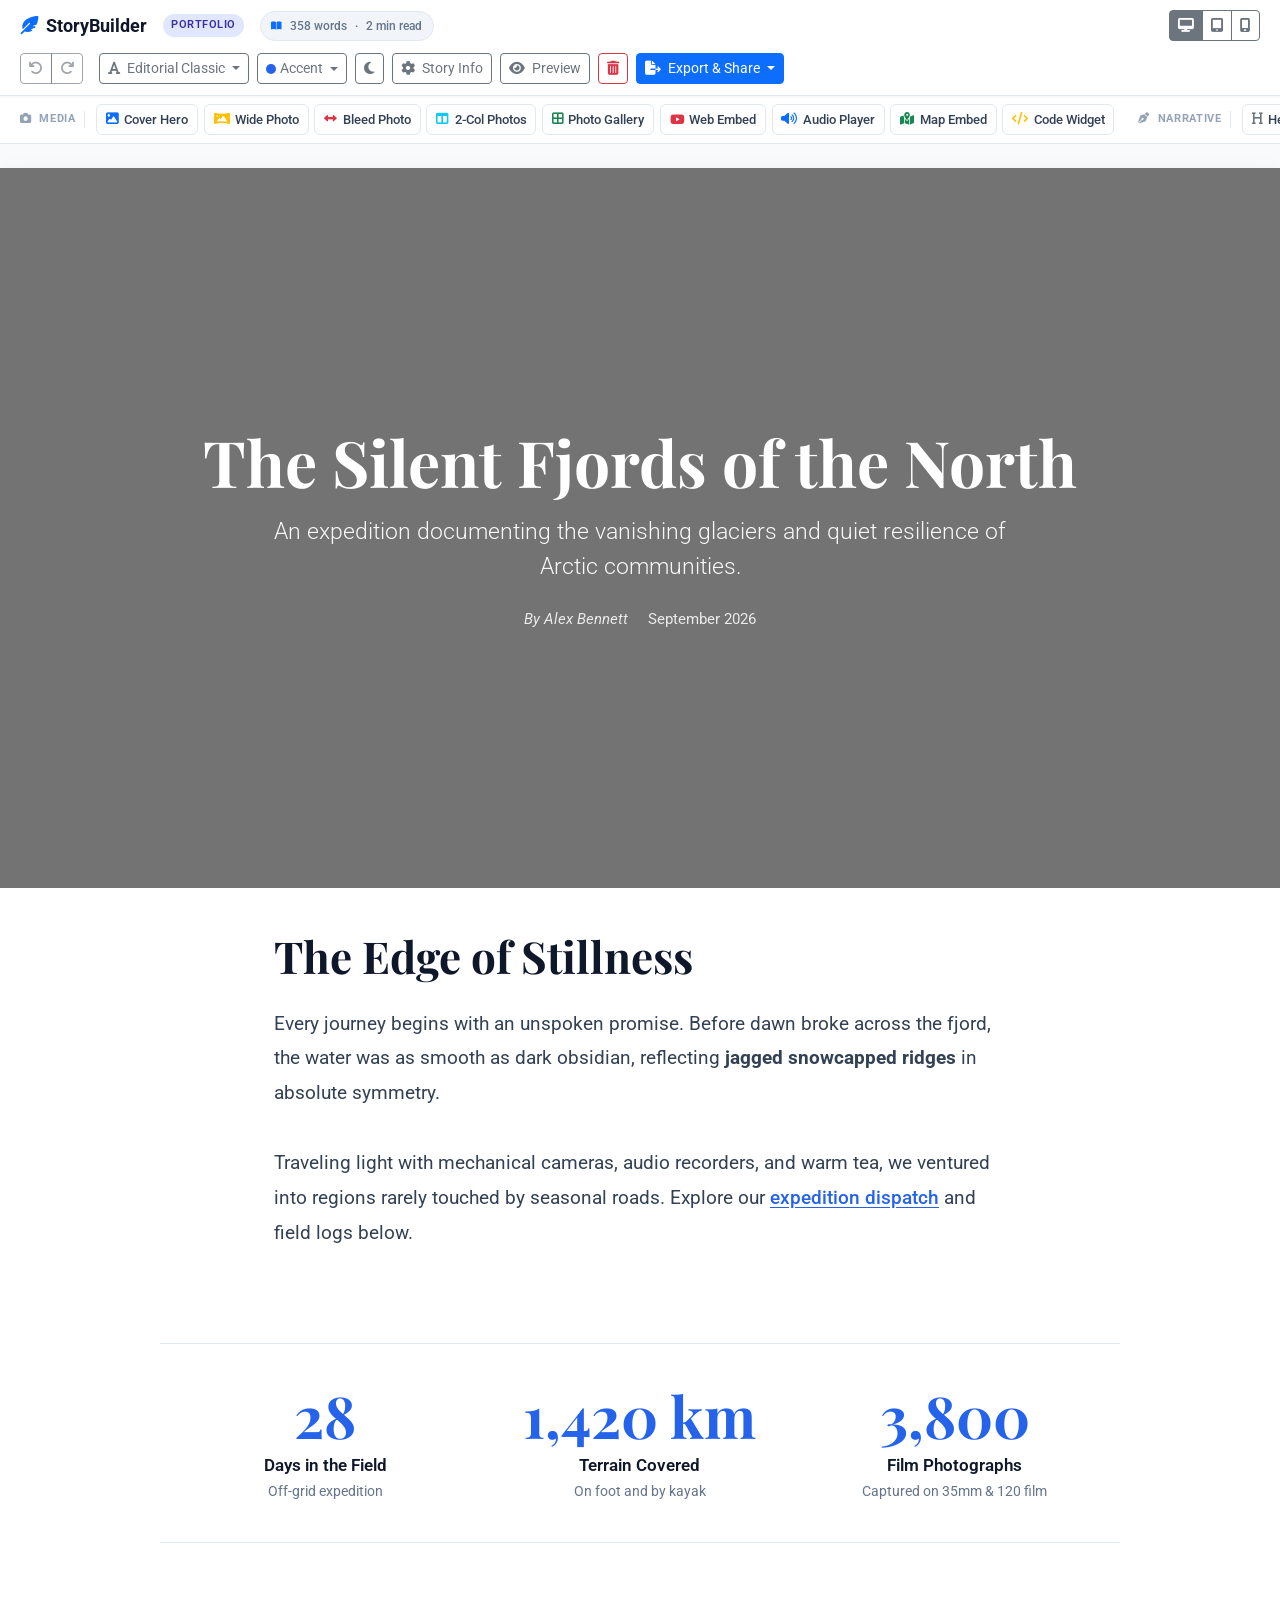
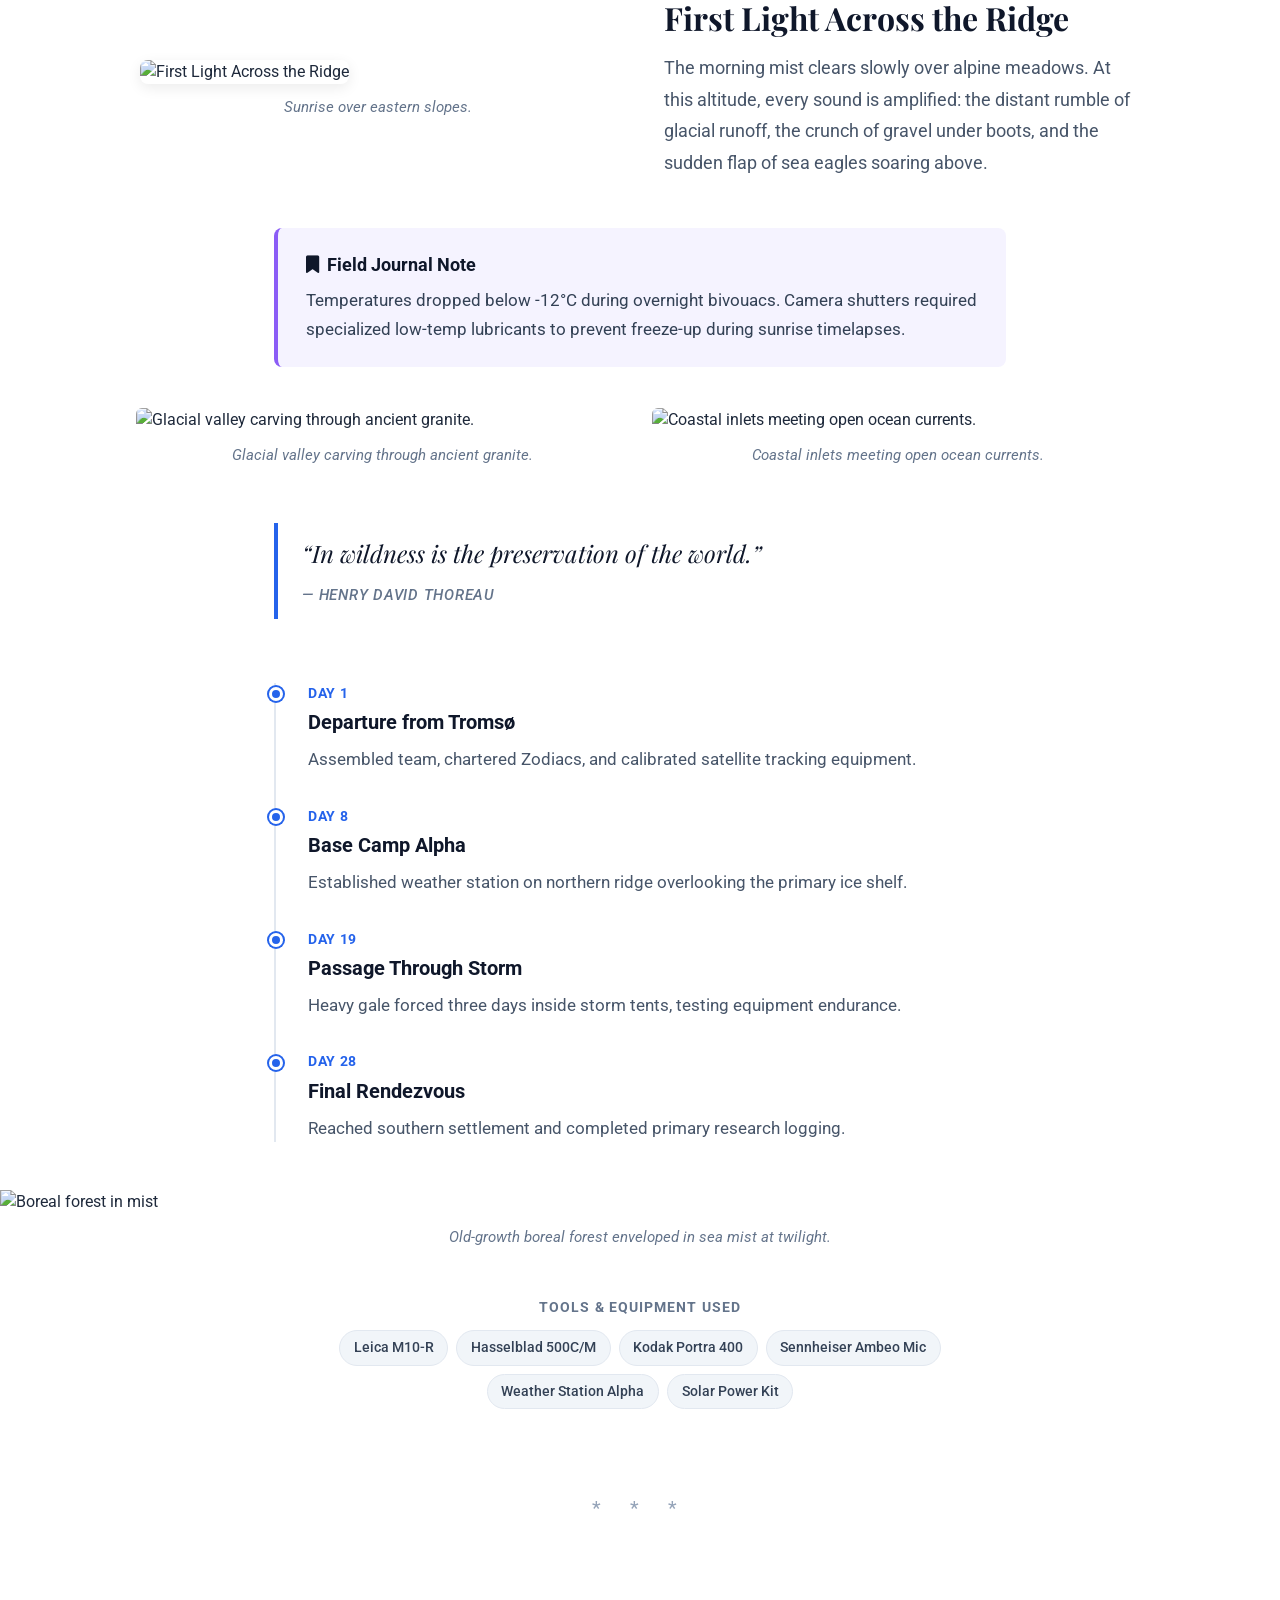
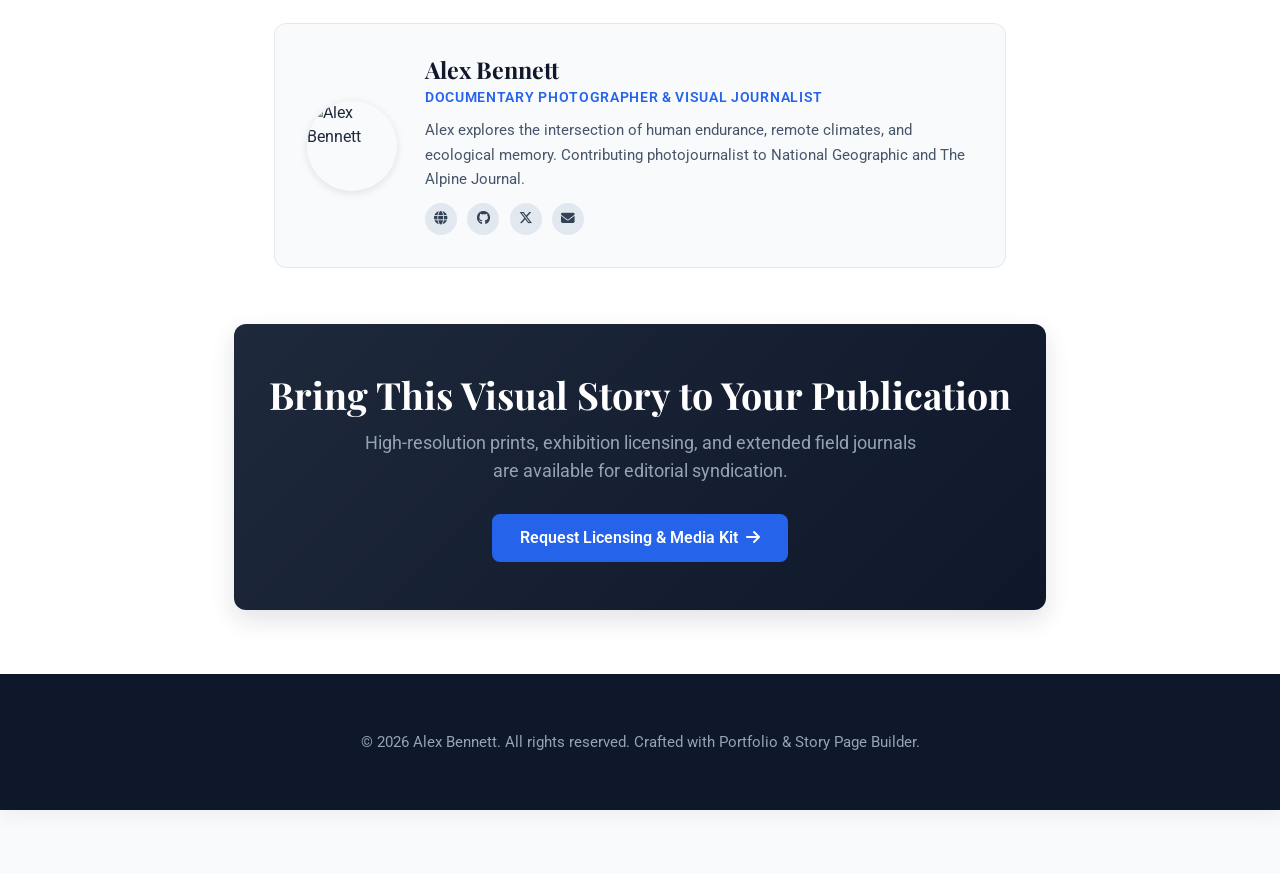
==== commit 8580a5ad: "feat: add interactive map embed and custom widget code embed blocks" ====
--- a/index.html
+++ b/index.html
@@ -254,6 +254,12 @@
       </button>
       <button class="btn-palette" data-add-block="audioPlayer">
         <i class="fas fa-volume-high text-primary"></i> Audio Player
+      </button>
+      <button class="btn-palette" data-add-block="mapEmbed">
+        <i class="fas fa-map-location-dot text-success"></i> Map Embed
+      </button>
+      <button class="btn-palette" data-add-block="customWidget">
+        <i class="fas fa-code text-warning"></i> Code Widget
       </button>
     </div>
 
--- a/css/styles.css
+++ b/css/styles.css
@@ -1669,4 +1669,152 @@
   color: #64748b !important;
 }
 
-
+/* ==========================================================================
+   Map Embed Block (Block 22)
+   ========================================================================== */
+.story-map-container {
+  margin: 3rem auto;
+  transition: max-width 0.2s ease;
+}
+.story-map-standard {
+  max-width: 780px;
+  padding: 0 1.25rem;
+}
+.story-map-wide {
+  max-width: 1040px;
+  padding: 0 1rem;
+}
+.story-map-bleed {
+  max-width: 100%;
+  padding: 0;
+  margin-left: 0;
+  margin-right: 0;
+}
+.story-map-frame-wrapper {
+  position: relative;
+  width: 100%;
+  border-radius: 12px;
+  overflow: hidden;
+  box-shadow: 0 4px 20px -2px rgba(0, 0, 0, 0.08);
+  border: 1px solid rgba(0, 0, 0, 0.08);
+  background-color: #f1f5f9;
+}
+.story-map-bleed .story-map-frame-wrapper {
+  border-radius: 0;
+  border-left: 0;
+  border-right: 0;
+}
+.story-map-iframe {
+  width: 100%;
+  height: 100%;
+  border: 0;
+  display: block;
+}
+[data-theme-mode="dark"] .story-map-frame-wrapper {
+  border-color: rgba(255, 255, 255, 0.1);
+  box-shadow: 0 4px 24px -2px rgba(0, 0, 0, 0.4);
+  background-color: #1e293b;
+}
+
+/* ==========================================================================
+   Custom Widget / Code Embed Block (Block 23)
+   ========================================================================== */
+.story-widget-container {
+  margin: 3rem auto;
+  transition: max-width 0.2s ease;
+}
+.widget-width-compact {
+  max-width: 680px;
+  padding: 0 1.25rem;
+}
+.widget-width-standard {
+  max-width: 780px;
+  padding: 0 1.25rem;
+}
+.widget-width-wide {
+  max-width: 1040px;
+  padding: 0 1rem;
+}
+.widget-width-bleed {
+  max-width: 100%;
+  padding: 0;
+}
+.widget-card {
+  background-color: #ffffff;
+  border: 1px solid #e2e8f0;
+  border-radius: 12px;
+  overflow: hidden;
+  box-shadow: 0 4px 16px -2px rgba(0, 0, 0, 0.05);
+}
+.widget-card-header {
+  padding: 0.75rem 1.25rem;
+  border-bottom: 1px solid #e2e8f0;
+  background-color: #f8fafc;
+  display: flex;
+  align-items: center;
+}
+.widget-card-title {
+  font-size: 0.9rem;
+  font-weight: 600;
+  color: #334155;
+}
+.widget-card-body {
+  padding: 1.25rem;
+}
+.widget-terminal-window {
+  background-color: #0f172a;
+  border-radius: 12px;
+  overflow: hidden;
+  box-shadow: 0 8px 30px rgba(0, 0, 0, 0.25);
+  border: 1px solid #1e293b;
+}
+.widget-terminal-header {
+  padding: 0.75rem 1rem;
+  background-color: #1e293b;
+  display: flex;
+  align-items: center;
+  position: relative;
+}
+.terminal-dots {
+  display: flex;
+  gap: 6px;
+}
+.terminal-dots .dot {
+  width: 11px;
+  height: 11px;
+  border-radius: 50%;
+  display: inline-block;
+}
+.dot-red { background-color: #ef4444; }
+.dot-yellow { background-color: #f59e0b; }
+.dot-green { background-color: #10b981; }
+.terminal-title {
+  position: absolute;
+  left: 50%;
+  transform: translateX(-50%);
+  font-family: monospace;
+  font-size: 0.8rem;
+  color: #94a3b8;
+}
+.widget-terminal-body {
+  padding: 1.5rem;
+  color: #e2e8f0;
+}
+.widget-raw-container {
+  width: 100%;
+}
+[data-theme-mode="dark"] .widget-card {
+  background-color: #111827;
+  border-color: #1f2937;
+  box-shadow: 0 4px 20px rgba(0, 0, 0, 0.3);
+}
+[data-theme-mode="dark"] .widget-card-header {
+  background-color: #1a2234;
+  border-bottom-color: #1f2937;
+}
+[data-theme-mode="dark"] .widget-card-title {
+  color: #e2e8f0;
+}
+
+
+
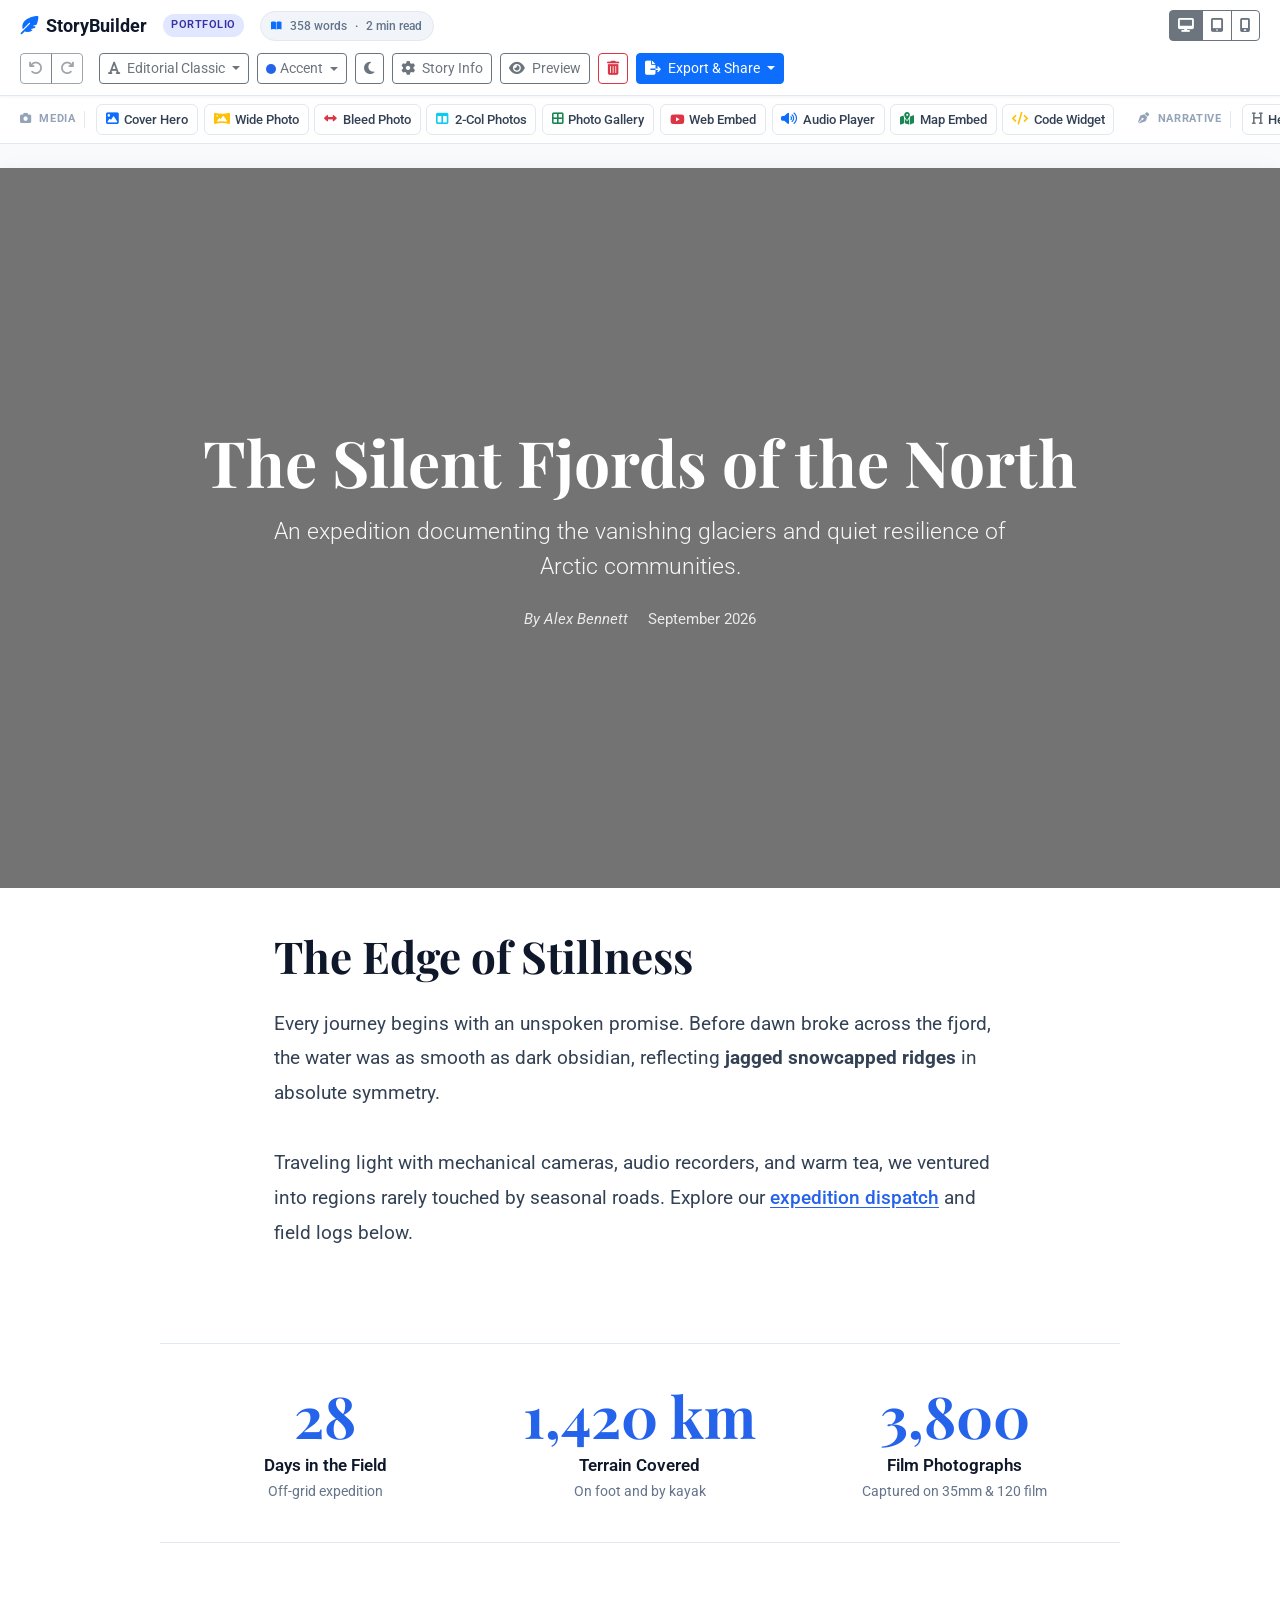
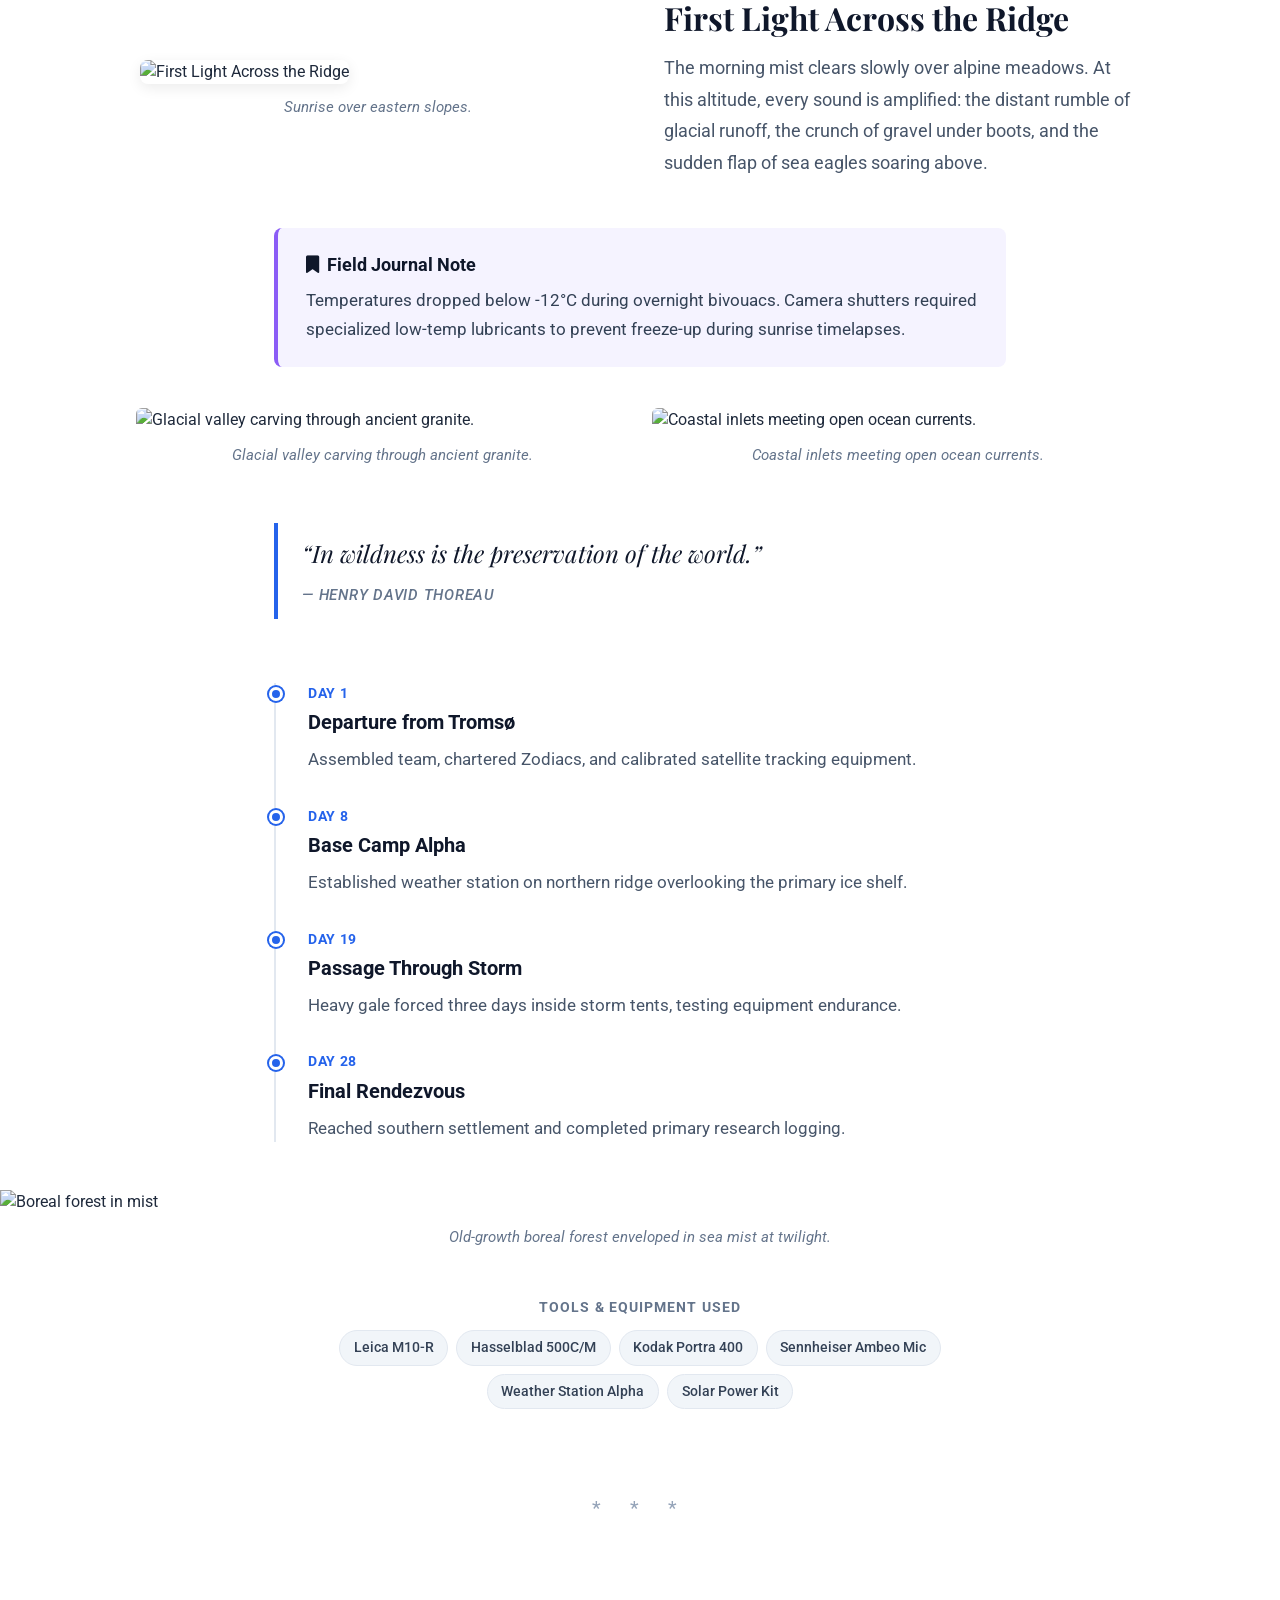
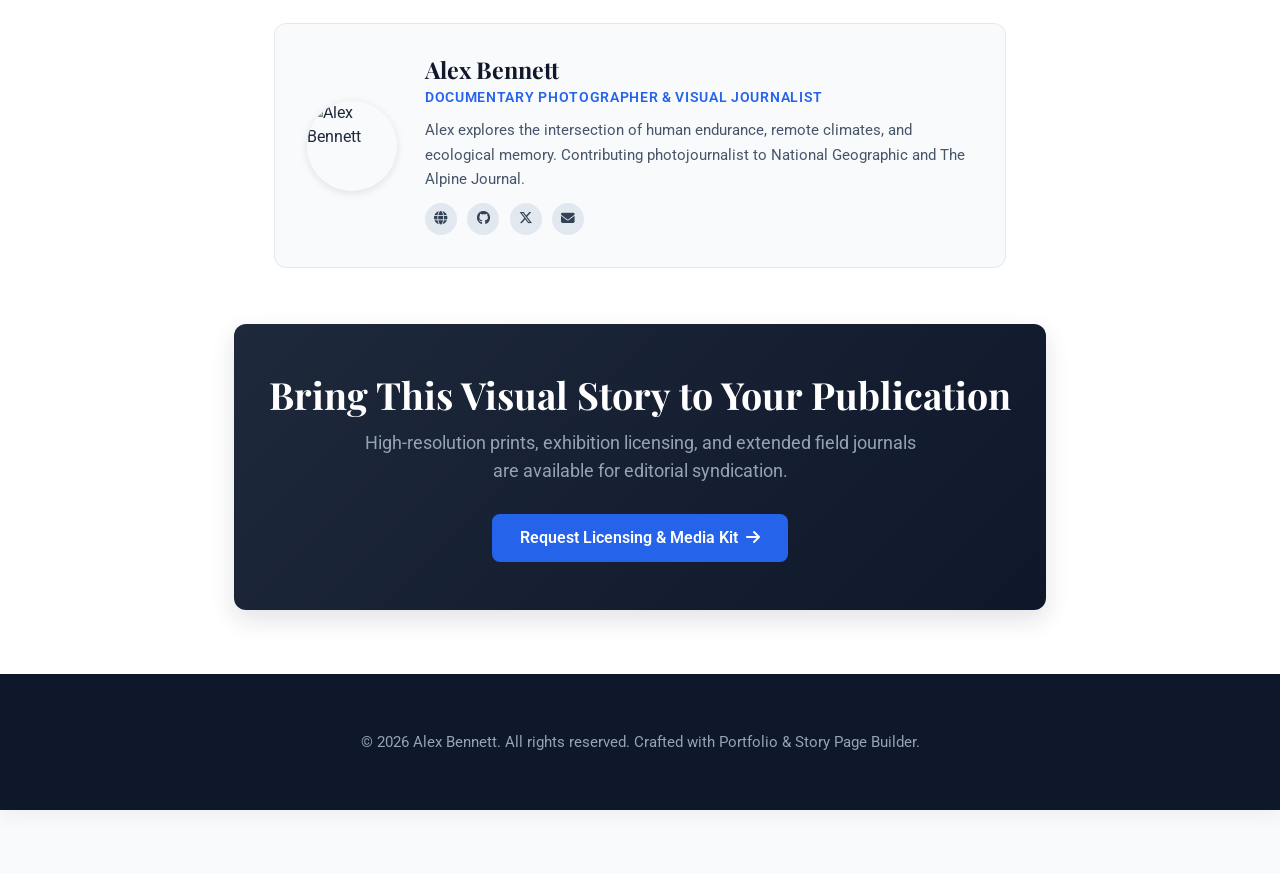
==== commit aadfa2e0: "feat: add drag-and-drop block reordering, new-tab live preview, and photo picker modal" ====
--- a/index.html
+++ b/index.html
@@ -190,6 +190,11 @@
           <ul class="dropdown-menu dropdown-menu-end shadow-sm">
             <li><h6 class="dropdown-header">Export HTML</h6></li>
             <li>
+              <button class="dropdown-item" id="btnPreviewNewTab">
+                <i class="fas fa-arrow-up-right-from-square me-2 text-warning"></i> Open Live Preview in New Tab
+              </button>
+            </li>
+            <li>
               <button class="dropdown-item" id="btnCopyFullHTML">
                 <i class="fas fa-copy me-2 text-primary"></i> Copy Full Page HTML
               </button>
@@ -337,9 +342,14 @@
         <div class="modal-body" id="blockModalBody">
           <!-- Dynamic Form Fields -->
         </div>
-        <div class="modal-footer">
-          <button type="button" class="btn btn-outline-secondary" data-bs-dismiss="modal">Cancel</button>
-          <button type="button" class="btn btn-primary" id="btnSaveBlock">Save Changes</button>
+        <div class="modal-footer d-flex justify-content-between">
+          <button type="button" class="btn btn-outline-danger d-none" id="btnModalDeleteBlock">
+            <i class="fas fa-trash me-1"></i> Delete Block
+          </button>
+          <div class="ms-auto d-flex gap-2">
+            <button type="button" class="btn btn-outline-secondary" data-bs-dismiss="modal">Cancel</button>
+            <button type="button" class="btn btn-primary" id="btnSaveBlock">Save Changes</button>
+          </div>
         </div>
       </div>
     </div>
@@ -460,7 +470,12 @@
 
               <div class="mb-3">
                 <label class="form-label fw-semibold" for="settingStoryImage">Social Share Image URL (OG Image)</label>
-                <input type="url" class="form-control" id="settingStoryImage" placeholder="https://images.unsplash.com/photo-...">
+                <div class="input-group">
+                  <input type="url" class="form-control" id="settingStoryImage" placeholder="https://images.unsplash.com/photo-...">
+                  <button class="btn btn-outline-secondary btn-open-image-picker" type="button" data-target="settingStoryImage" title="Browse curated photos or upload local file">
+                    <i class="fas fa-images me-1 text-primary"></i> Choose...
+                  </button>
+                </div>
                 <div class="form-text">Preview banner image shown when shared on Twitter, LinkedIn, Slack, etc.</div>
               </div>
             </div>
@@ -508,6 +523,79 @@
     </div>
   </div>
 
+  <!-- Modal for Image Asset Picker (Unsplash & Local Upload) -->
+  <div class="modal fade" id="imageAssetPickerModal" tabindex="-1" aria-labelledby="imageAssetPickerTitle" aria-hidden="true">
+    <div class="modal-dialog modal-dialog-centered modal-lg">
+      <div class="modal-content">
+        <div class="modal-header">
+          <h5 class="modal-title" id="imageAssetPickerTitle"><i class="fas fa-images me-2 text-primary"></i> Choose or Upload Photo</h5>
+          <button type="button" class="btn-close" data-bs-dismiss="modal" aria-label="Close"></button>
+        </div>
+        <div class="modal-body p-0">
+          <ul class="nav nav-tabs px-3 pt-2 bg-light border-bottom" id="imagePickerTabs" role="tablist">
+            <li class="nav-item" role="presentation">
+              <button class="nav-link active" id="tabUnsplash-tab" data-bs-toggle="tab" data-bs-target="#tabUnsplash" type="button" role="tab">
+                <i class="fas fa-camera me-1"></i> Curated Photos
+              </button>
+            </li>
+            <li class="nav-item" role="presentation">
+              <button class="nav-link" id="tabUpload-tab" data-bs-toggle="tab" data-bs-target="#tabUpload" type="button" role="tab">
+                <i class="fas fa-cloud-arrow-up me-1"></i> Upload Local Photo
+              </button>
+            </li>
+          </ul>
+
+          <div class="tab-content p-3" id="imagePickerTabContent">
+            <!-- Tab 1: Unsplash & Curated Photos -->
+            <div class="tab-pane fade show active" id="tabUnsplash" role="tabpanel">
+              <div class="d-flex gap-2 mb-3 flex-wrap align-items-center">
+                <div class="btn-group btn-group-sm flex-wrap" id="imageCategoryPills">
+                  <button type="button" class="btn btn-outline-secondary active" data-category="editorial">Editorial</button>
+                  <button type="button" class="btn btn-outline-secondary" data-category="architecture">Architecture</button>
+                  <button type="button" class="btn btn-outline-secondary" data-category="nature">Nature</button>
+                  <button type="button" class="btn btn-outline-secondary" data-category="portrait">Portraits</button>
+                  <button type="button" class="btn btn-outline-secondary" data-category="technology">Technology</button>
+                  <button type="button" class="btn btn-outline-secondary" data-category="minimal">Minimal</button>
+                </div>
+              </div>
+              <div class="input-group input-group-sm mb-3">
+                <span class="input-group-text"><i class="fas fa-magnifying-glass"></i></span>
+                <input type="text" class="form-control" id="inputImageSearch" placeholder="Search curated library or topics (e.g. mountains, studio, minimal)...">
+                <button class="btn btn-primary" type="button" id="btnSearchPhotos">Search</button>
+              </div>
+              <div class="image-picker-grid" id="imagePickerGrid">
+                <!-- Dynamically populated photo thumbnails -->
+              </div>
+            </div>
+
+            <!-- Tab 2: Upload Local File -->
+            <div class="tab-pane fade" id="tabUpload" role="tabpanel">
+              <div class="image-dropzone p-4 text-center border border-2 border-dashed rounded bg-light" id="imageDropzone" style="cursor: pointer;">
+                <input type="file" id="localImageFileInput" accept="image/jpeg,image/png,image/webp,image/svg+xml" class="d-none">
+                <i class="fas fa-cloud-arrow-up display-5 text-primary mb-2"></i>
+                <h6 class="mb-1">Drop your image here, or <span class="text-primary text-decoration-underline">browse files</span></h6>
+                <p class="text-muted small mb-0">Supports JPG, PNG, WebP, SVG. Stored locally and in exported HTML.</p>
+              </div>
+              <div id="imageUploadStatus" class="mt-3 d-none">
+                <div class="d-flex align-items-center gap-3 p-3 bg-light rounded border">
+                  <img id="uploadPreviewImg" src="" alt="Preview" style="width: 80px; height: 60px; object-fit: cover; border-radius: 4px;">
+                  <div class="flex-grow-1">
+                    <div class="fw-semibold small" id="uploadFileName">image.jpg</div>
+                    <div class="text-muted small" id="uploadFileSize">Ready to use</div>
+                  </div>
+                  <button type="button" class="btn btn-sm btn-primary" id="btnApplyUpload">Use This Photo</button>
+                </div>
+              </div>
+            </div>
+          </div>
+        </div>
+        <div class="modal-footer">
+          <button type="button" class="btn btn-outline-secondary" data-bs-dismiss="modal">Close</button>
+        </div>
+      </div>
+    </div>
+  </div>
+
   <!-- Toast Notification Container -->
   <div id="toastContainer" class="toast-container"></div>
 
--- a/css/styles.css
+++ b/css/styles.css
@@ -323,8 +323,17 @@
   transition: outline 0.15s ease;
 }
 
+body.mode-edit .story-block {
+  cursor: default;
+}
+
 body.mode-edit .story-block:hover {
   outline: 2px dashed var(--block-hover-border);
+  outline-offset: -2px;
+}
+
+body.mode-edit .story-block.is-active {
+  outline: 2px solid var(--primary-color) !important;
   outline-offset: -2px;
 }
 
@@ -334,12 +343,26 @@
   position: absolute;
   top: 10px;
   right: 15px;
-  background: rgba(15, 23, 42, 0.88);
-  backdrop-filter: blur(4px);
+  background: rgba(15, 23, 42, 0.94);
+  backdrop-filter: blur(8px);
+  -webkit-backdrop-filter: blur(8px);
+  border: 1px solid rgba(255, 255, 255, 0.18);
   border-radius: 8px;
   padding: 4px;
-  z-index: 50;
-  box-shadow: 0 4px 12px rgba(0, 0, 0, 0.15);
+  z-index: 1050; /* Always above navbar (980), cover overlays, and embed frames */
+  box-shadow: 0 6px 20px rgba(0, 0, 0, 0.3);
+}
+
+.story-block-navbar {
+  position: relative;
+  z-index: 990;
+}
+
+.story-block-navbar .block-actions {
+  top: 8px;
+  right: 14px;
+  z-index: 1060;
+  box-shadow: 0 8px 24px rgba(0, 0, 0, 0.4);
 }
 
 body.mode-edit .story-block:hover > .block-actions,
@@ -374,8 +397,52 @@
   background: rgba(255, 255, 255, 0.2);
 }
 
+.btn-block-action.btn-drag-handle {
+  cursor: grab !important;
+  color: #94a3b8;
+}
+.btn-block-action.btn-drag-handle:active {
+  cursor: grabbing !important;
+  color: #ffffff;
+}
+
 .btn-block-action.btn-delete:hover {
   background: var(--danger-color);
+}
+
+/* Drag-and-Drop Reordering Indicators */
+.story-block.is-dragging {
+  opacity: 0.35 !important;
+  outline: 2px dashed var(--primary-color) !important;
+  cursor: grabbing !important;
+}
+
+.story-block.drag-over-top::before {
+  content: '';
+  position: absolute;
+  top: -4px;
+  left: 0;
+  right: 0;
+  height: 6px;
+  background-color: var(--primary-color);
+  border-radius: 3px;
+  z-index: 1070;
+  box-shadow: 0 0 10px var(--primary-color);
+  pointer-events: none;
+}
+
+.story-block.drag-over-bottom::after {
+  content: '';
+  position: absolute;
+  bottom: -4px;
+  left: 0;
+  right: 0;
+  height: 6px;
+  background-color: var(--primary-color);
+  border-radius: 3px;
+  z-index: 1070;
+  box-shadow: 0 0 10px var(--primary-color);
+  pointer-events: none;
 }
 
 /* --------------------------------------------------------------------------
@@ -1816,5 +1883,88 @@
   color: #e2e8f0;
 }
 
-
-
+/* ==========================================================================
+   Image Asset Picker Modal & Dropzone
+   ========================================================================== */
+.image-picker-grid {
+  display: grid;
+  grid-template-columns: repeat(auto-fill, minmax(160px, 1fr));
+  gap: 0.75rem;
+  max-height: 420px;
+  overflow-y: auto;
+  padding: 4px;
+}
+.image-picker-card {
+  position: relative;
+  border-radius: 8px;
+  overflow: hidden;
+  cursor: pointer;
+  border: 2px solid transparent;
+  aspect-ratio: 4 / 3;
+  background-color: #f1f5f9;
+  transition: transform 0.15s ease, border-color 0.15s ease, box-shadow 0.15s ease;
+}
+.image-picker-card:hover {
+  transform: translateY(-2px);
+  border-color: var(--primary-color);
+  box-shadow: 0 6px 16px rgba(0, 0, 0, 0.12);
+}
+.image-picker-card img {
+  width: 100%;
+  height: 100%;
+  object-fit: cover;
+  display: block;
+}
+.image-picker-card .card-caption {
+  position: absolute;
+  bottom: 0;
+  left: 0;
+  right: 0;
+  background: linear-gradient(transparent, rgba(0, 0, 0, 0.8));
+  color: #ffffff;
+  font-size: 0.72rem;
+  padding: 1rem 0.5rem 0.35rem;
+  white-space: nowrap;
+  overflow: hidden;
+  text-overflow: ellipsis;
+}
+.image-dropzone {
+  border: 2px dashed #cbd5e1;
+  border-radius: 12px;
+  transition: border-color 0.2s ease, background-color 0.2s ease;
+}
+.image-dropzone.drag-active {
+  border-color: var(--primary-color) !important;
+  background-color: rgba(37, 99, 235, 0.08) !important;
+}
+[data-theme-mode="dark"] .image-dropzone {
+  background-color: #161f33 !important;
+  border-color: #2e3c54;
+}
+[data-theme-mode="dark"] .image-dropzone.drag-active {
+  background-color: rgba(37, 99, 235, 0.18) !important;
+  border-color: var(--primary-color) !important;
+}
+[data-theme-mode="dark"] #imageAssetPickerModal .modal-content {
+  background-color: #0d1322;
+  border-color: #27344c;
+}
+[data-theme-mode="dark"] #imagePickerTabs {
+  background-color: #111827 !important;
+  border-bottom-color: #27344c !important;
+}
+[data-theme-mode="dark"] #imagePickerTabs .nav-link {
+  color: #94a3b8;
+}
+[data-theme-mode="dark"] #imagePickerTabs .nav-link.active {
+  background-color: #0d1322;
+  color: #60a5fa;
+  border-color: #27344c #27344c #0d1322;
+}
+[data-theme-mode="dark"] .image-picker-card {
+  background-color: #1e293b;
+}
+
+
+
+
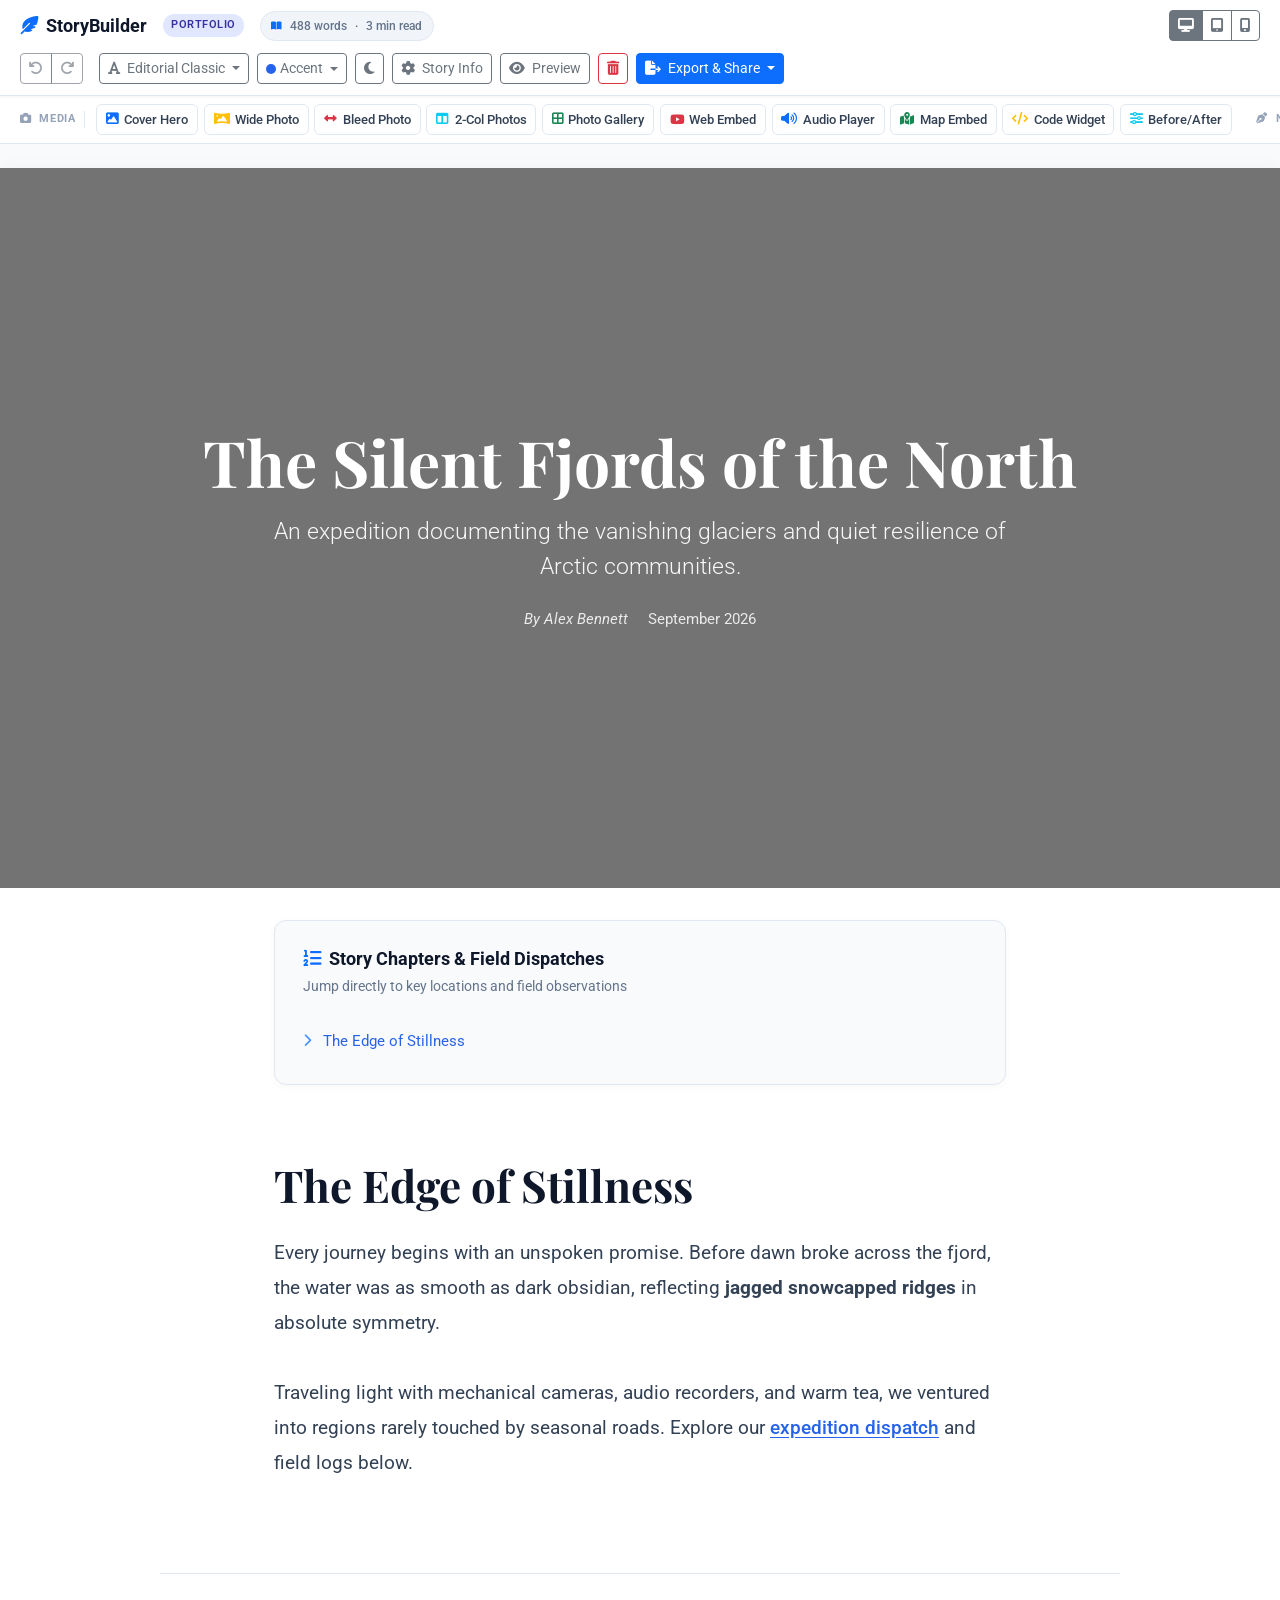
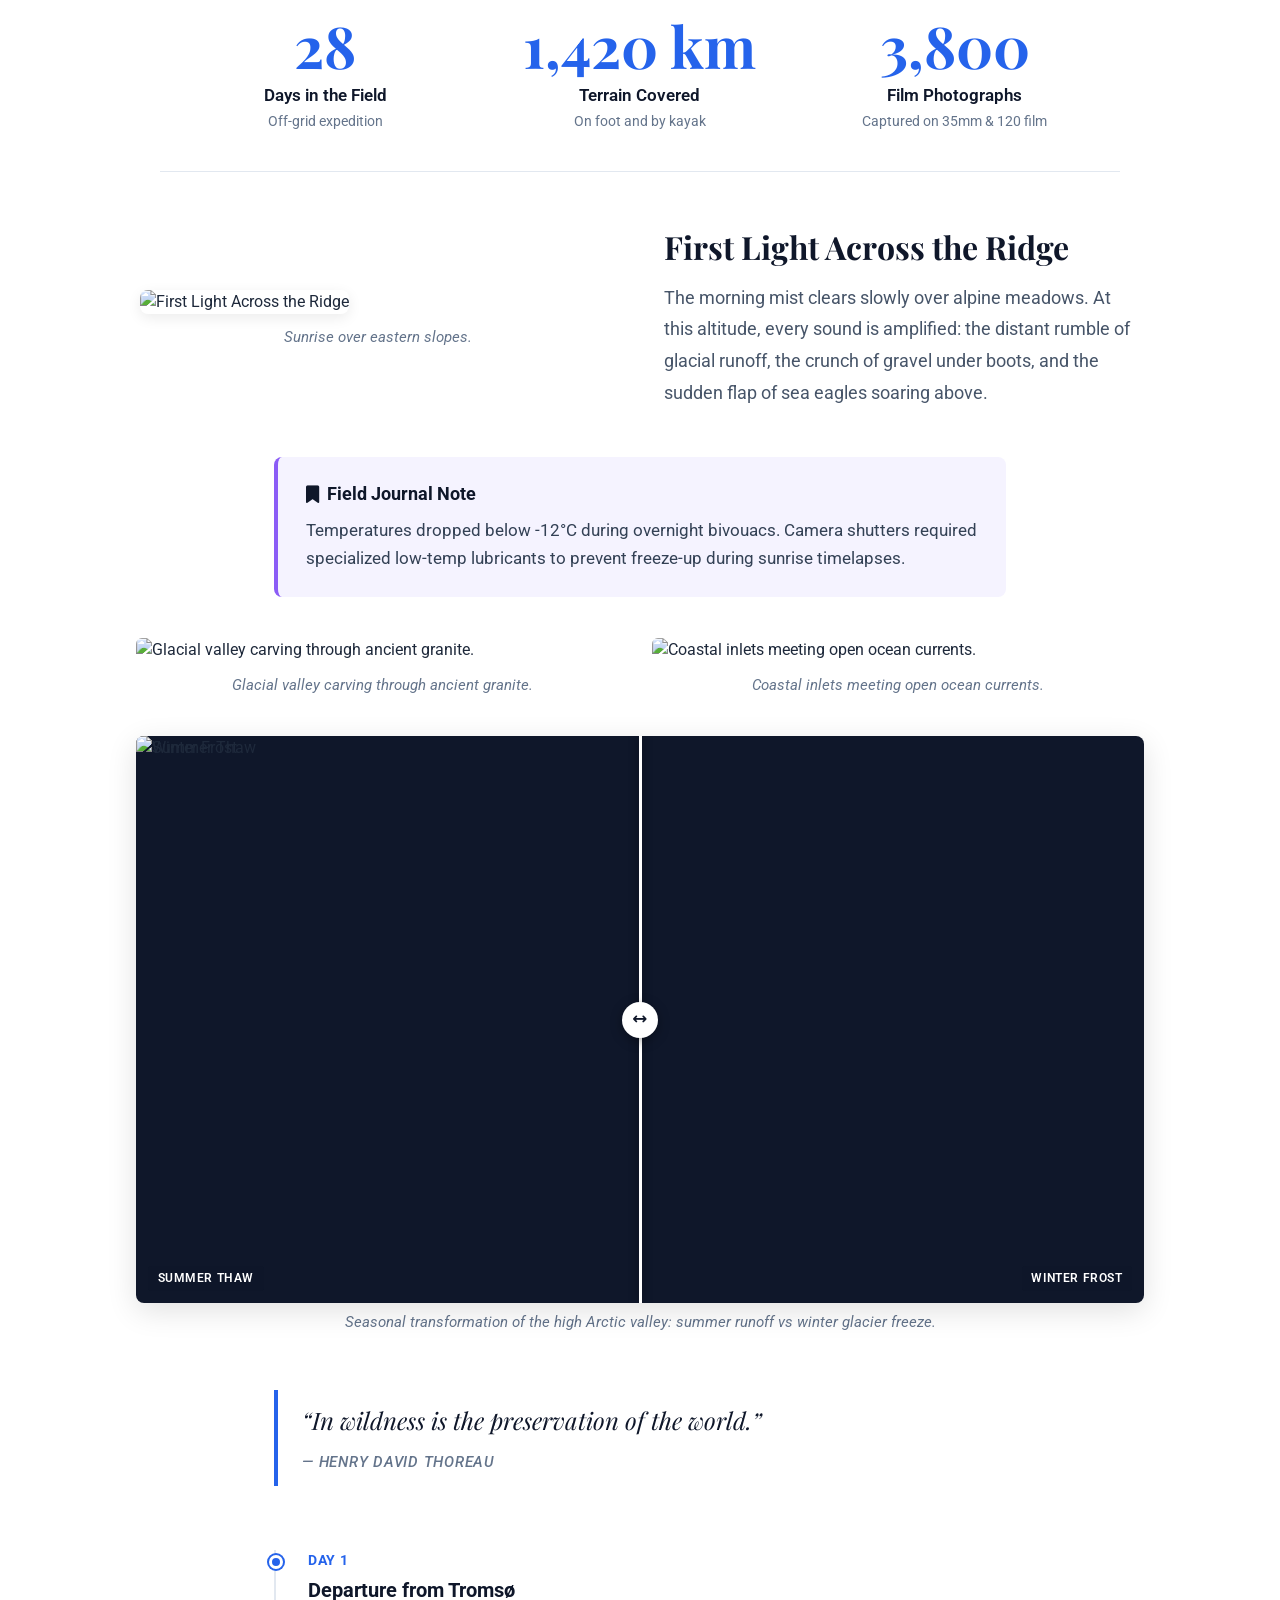
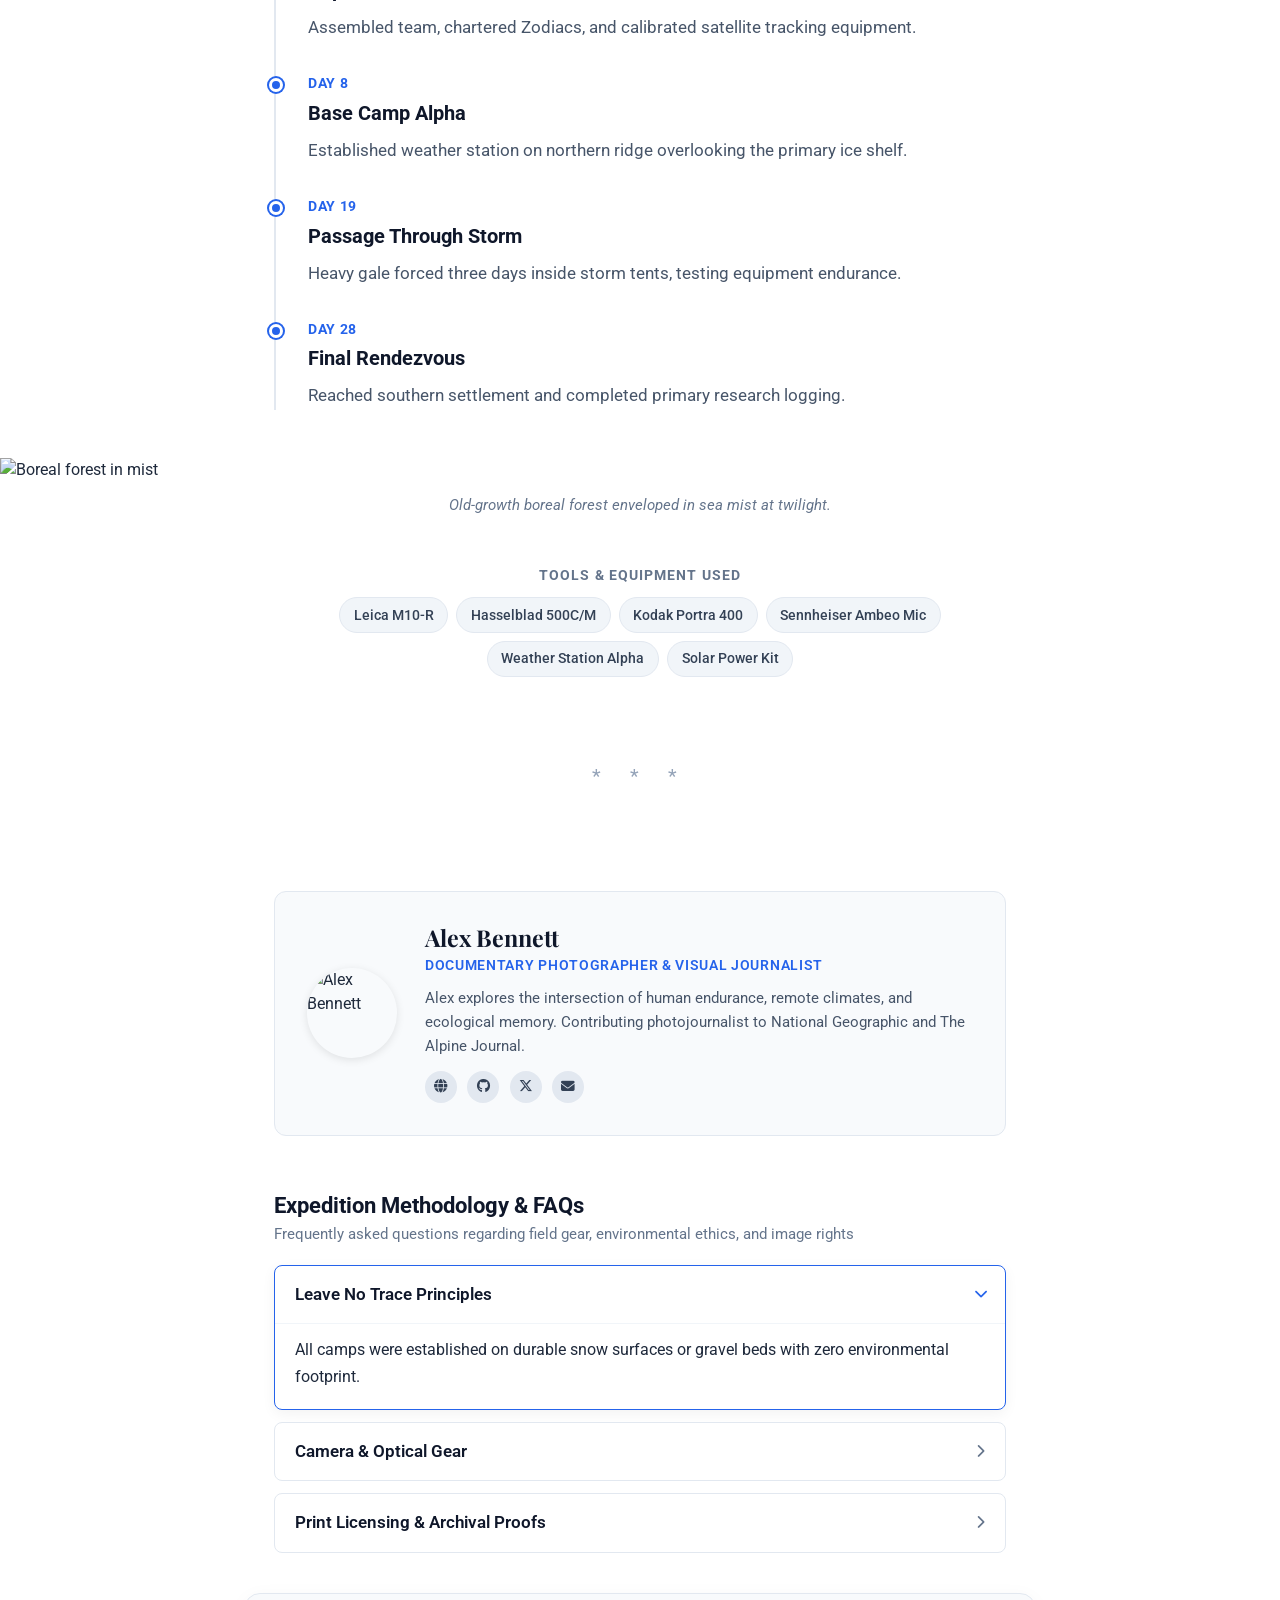
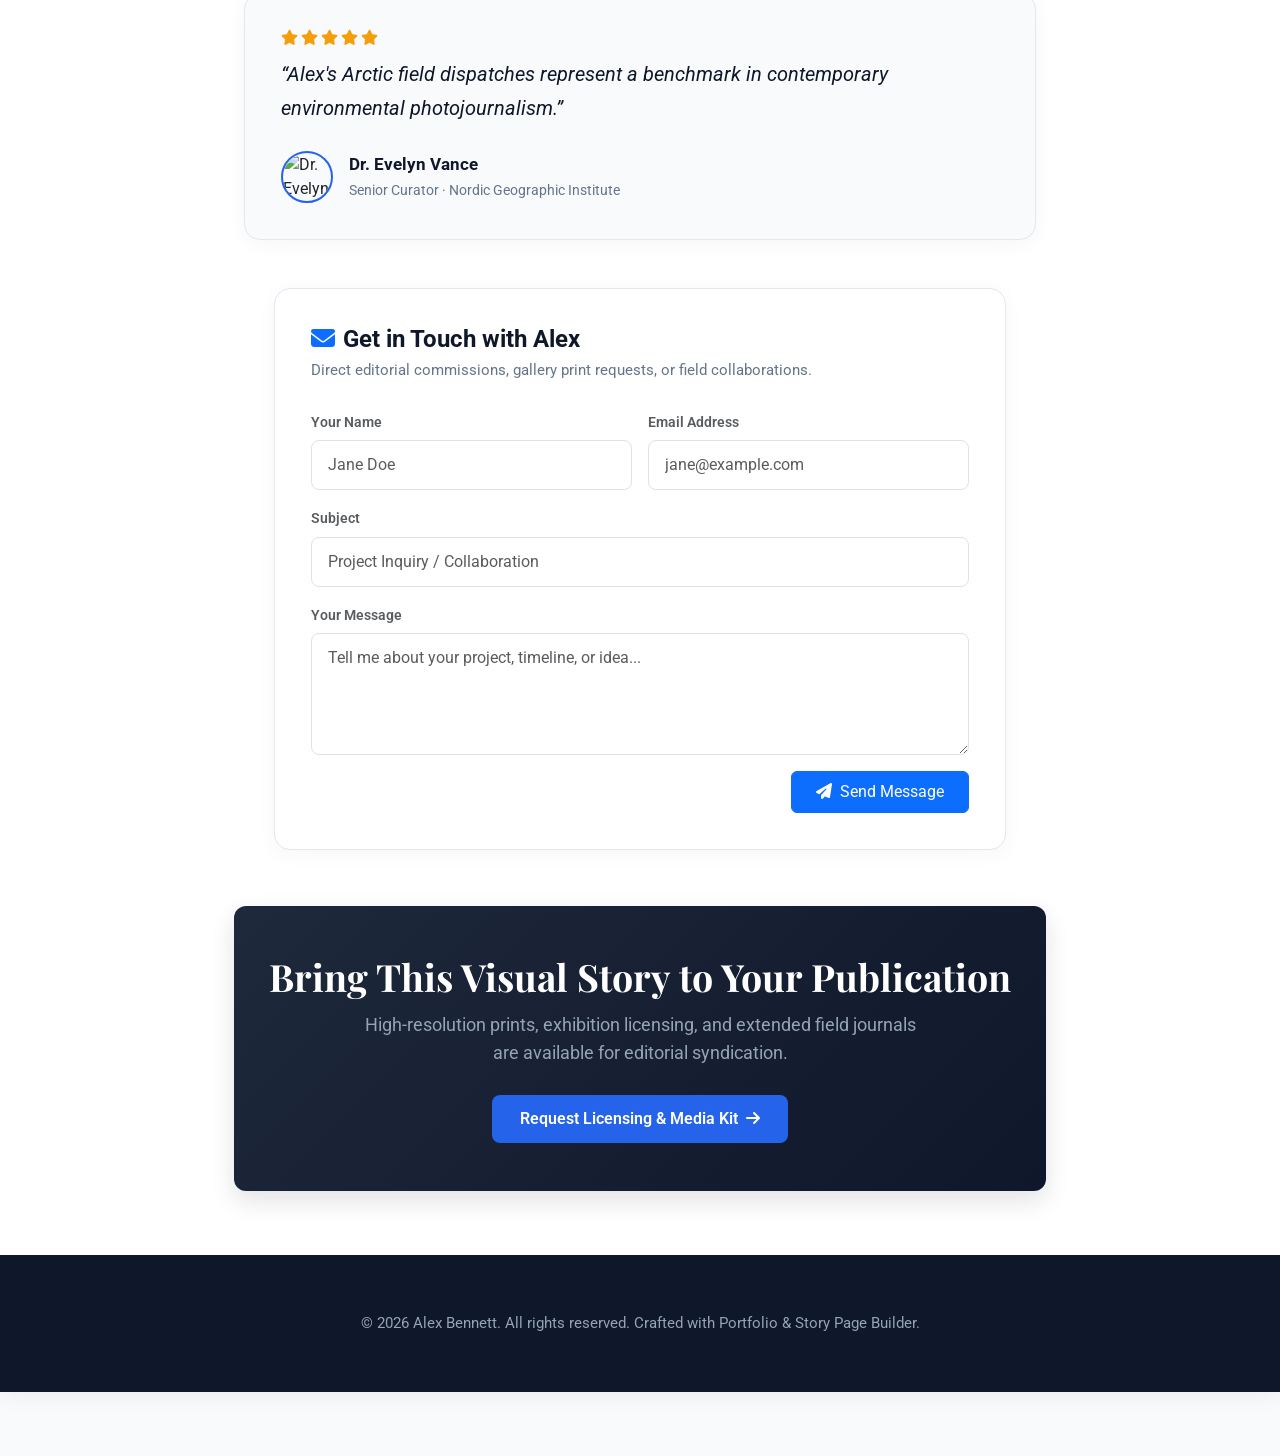
==== commit 1841620d: "feat: add undo snackbar, 5 editorial story blocks, and fix word-break overflow" ====
--- a/index.html
+++ b/index.html
@@ -266,6 +266,9 @@
       <button class="btn-palette" data-add-block="customWidget">
         <i class="fas fa-code text-warning"></i> Code Widget
       </button>
+      <button class="btn-palette" data-add-block="beforeAfter">
+        <i class="fas fa-sliders text-info"></i> Before/After
+      </button>
     </div>
 
     <!-- Text & Layout Group -->
@@ -286,6 +289,12 @@
       <button class="btn-palette" data-add-block="callout">
         <i class="fas fa-bookmark text-warning"></i> Callout Box
       </button>
+      <button class="btn-palette" data-add-block="toc">
+        <i class="fas fa-list-ol text-primary"></i> Outline / TOC
+      </button>
+      <button class="btn-palette" data-add-block="accordion">
+        <i class="fas fa-bars-staggered text-warning"></i> Accordion / FAQ
+      </button>
       <button class="btn-palette" data-add-block="divider">
         <i class="fas fa-minus text-muted"></i> Divider
       </button>
@@ -297,6 +306,9 @@
       <button class="btn-palette" data-add-block="navbar">
         <i class="fas fa-compass text-primary"></i> Topbar / Nav
       </button>
+      <button class="btn-palette" data-add-block="testimonial">
+        <i class="fas fa-comment-dots text-success"></i> Testimonial
+      </button>
       <button class="btn-palette" data-add-block="stats">
         <i class="fas fa-chart-simple text-primary"></i> Big Stats
       </button>
@@ -308,6 +320,9 @@
       </button>
       <button class="btn-palette" data-add-block="authorBio">
         <i class="fas fa-user text-info"></i> Author Bio
+      </button>
+      <button class="btn-palette" data-add-block="contactForm">
+        <i class="fas fa-envelope text-danger"></i> Contact Form
       </button>
       <button class="btn-palette" data-add-block="ctaBanner">
         <i class="fas fa-bullhorn text-danger"></i> CTA Banner
--- a/css/styles.css
+++ b/css/styles.css
@@ -175,6 +175,8 @@
   display: flex;
   justify-content: center;
   transition: all 0.25s ease;
+  overflow-x: hidden;
+  max-width: 100%;
 }
 
 .story-canvas {
@@ -185,6 +187,9 @@
   box-shadow: 0 4px 20px rgba(0, 0, 0, 0.06);
   min-height: 80vh;
   position: relative;
+  overflow-x: hidden;
+  overflow-wrap: break-word;
+  word-break: break-word;
   transition: max-width 0.3s cubic-bezier(0.4, 0, 0.2, 1), background-color 0.2s ease, color 0.2s ease;
 }
 
@@ -530,6 +535,8 @@
   color: #0f172a;
   line-height: 1.25;
   margin: 0;
+  overflow-wrap: break-word;
+  word-break: break-word;
 }
 
 /* 3. Section Text Block */
@@ -537,6 +544,8 @@
   max-width: 780px;
   margin: 0 auto;
   padding: 1rem 1.5rem;
+  overflow-wrap: break-word;
+  word-break: break-word;
 }
 
 .story-text {
@@ -546,6 +555,8 @@
   margin: 0 0 1.25rem;
   font-weight: 400;
   white-space: pre-line;
+  overflow-wrap: break-word;
+  word-break: break-word;
 }
 
 /* 4. Wide Image Block */
@@ -1406,14 +1417,36 @@
 .app-toast {
   background: #0f172a;
   color: #ffffff;
-  padding: 0.85rem 1.25rem;
+  padding: 0.75rem 1.15rem;
   border-radius: 8px;
   font-size: 0.9rem;
-  box-shadow: 0 10px 25px rgba(0, 0, 0, 0.2);
-  display: flex;
-  align-items: center;
-  gap: 0.75rem;
+  box-shadow: 0 10px 25px rgba(0, 0, 0, 0.25);
+  display: flex;
+  align-items: center;
+  justify-content: space-between;
+  gap: 1rem;
   animation: toastFadeIn 0.2s ease;
+  border: 1px solid rgba(255, 255, 255, 0.12);
+  min-width: 260px;
+}
+
+.app-toast-btn {
+  background: rgba(251, 191, 36, 0.2);
+  border: 1px solid rgba(251, 191, 36, 0.45);
+  color: #fde047;
+  font-weight: 600;
+  font-size: 0.82rem;
+  padding: 0.25rem 0.65rem;
+  border-radius: 4px;
+  cursor: pointer;
+  white-space: nowrap;
+  transition: all 0.15s ease;
+}
+
+.app-toast-btn:hover {
+  background: #fde047;
+  color: #0f172a;
+  border-color: #fde047;
 }
 
 @keyframes toastFadeIn {
@@ -1965,6 +1998,369 @@
   background-color: #1e293b;
 }
 
-
-
-
+/* ==========================================================================
+   New Editorial Blocks: Before/After, TOC, Accordion, Testimonial, Contact Form
+   ========================================================================== */
+
+/* 1. Before / After Comparison Slider */
+.story-before-after-container {
+  margin: 2.5rem auto;
+  position: relative;
+  overflow-wrap: break-word;
+  word-break: break-word;
+}
+.story-before-after-container.standard { max-width: 780px; padding: 0 1.5rem; }
+.story-before-after-container.wide { max-width: 1040px; padding: 0 1rem; }
+.story-before-after-container.bleed { max-width: 100%; padding: 0; }
+
+.before-after-slider {
+  position: relative;
+  width: 100%;
+  overflow: hidden;
+  border-radius: 8px;
+  user-select: none;
+  aspect-ratio: 16 / 9;
+  background-color: #0f172a;
+  box-shadow: 0 8px 30px rgba(0, 0, 0, 0.12);
+  --split: 50%;
+}
+.story-before-after-container.bleed .before-after-slider {
+  border-radius: 0;
+}
+.before-after-slider .ba-img {
+  position: absolute;
+  top: 0;
+  left: 0;
+  width: 100%;
+  height: 100%;
+  object-fit: cover;
+  display: block;
+  pointer-events: none;
+}
+.before-after-slider .ba-after {
+  z-index: 1;
+}
+.before-after-slider .ba-before {
+  z-index: 2;
+  clip-path: polygon(0 0, var(--split) 0, var(--split) 100%, 0 100%);
+}
+.before-after-slider .ba-handle-bar {
+  position: absolute;
+  top: 0;
+  bottom: 0;
+  left: var(--split);
+  width: 3px;
+  margin-left: -1.5px;
+  background: #ffffff;
+  z-index: 3;
+  pointer-events: none;
+  box-shadow: 0 0 10px rgba(0, 0, 0, 0.5);
+}
+.before-after-slider .ba-handle-circle {
+  position: absolute;
+  top: 50%;
+  left: 50%;
+  transform: translate(-50%, -50%);
+  width: 36px;
+  height: 36px;
+  border-radius: 50%;
+  background: #ffffff;
+  color: #0f172a;
+  display: flex;
+  align-items: center;
+  justify-content: center;
+  box-shadow: 0 3px 12px rgba(0, 0, 0, 0.35);
+  font-size: 0.85rem;
+}
+.before-after-slider .ba-badge {
+  position: absolute;
+  bottom: 12px;
+  padding: 0.25rem 0.6rem;
+  font-size: 0.72rem;
+  font-weight: 600;
+  text-transform: uppercase;
+  letter-spacing: 0.05em;
+  background: rgba(15, 23, 42, 0.75);
+  backdrop-filter: blur(4px);
+  color: #ffffff;
+  border-radius: 4px;
+  z-index: 4;
+  pointer-events: none;
+}
+.before-after-slider .ba-badge-before { left: 12px; }
+.before-after-slider .ba-badge-after { right: 12px; }
+
+.before-after-slider .ba-range-input {
+  position: absolute;
+  top: 0;
+  left: 0;
+  width: 100%;
+  height: 100%;
+  opacity: 0;
+  margin: 0;
+  cursor: ew-resize;
+  z-index: 5;
+  -webkit-appearance: none;
+}
+
+/* 2. Table of Contents / Outline Block */
+.story-toc-container {
+  max-width: 780px;
+  margin: 2rem auto;
+  padding: 0 1.5rem;
+  overflow-wrap: break-word;
+  word-break: break-word;
+}
+.story-toc-card {
+  background: #f8fafc;
+  border: 1px solid #e2e8f0;
+  border-radius: 12px;
+  padding: 1.5rem 1.75rem;
+  box-shadow: 0 2px 8px rgba(0, 0, 0, 0.03);
+}
+[data-theme-mode="dark"] .story-toc-card {
+  background: #111827;
+  border-color: #27344c;
+}
+.story-toc-card.minimal {
+  background: transparent;
+  border: none;
+  border-left: 3px solid var(--primary-color);
+  border-radius: 0;
+  padding: 0.75rem 0 0.75rem 1.25rem;
+  box-shadow: none;
+}
+.story-toc-title {
+  font-size: 1.15rem;
+  font-weight: 700;
+  margin-bottom: 0.25rem;
+  color: var(--canvas-heading);
+}
+.story-toc-subtitle {
+  font-size: 0.88rem;
+  color: var(--text-muted);
+  margin-bottom: 1rem;
+}
+.story-toc-list {
+  list-style: none;
+  padding-left: 0;
+  margin-bottom: 0;
+}
+.story-toc-item {
+  margin-bottom: 0.5rem;
+  font-size: 0.95rem;
+}
+.story-toc-item.indent-1 { padding-left: 1.25rem; font-size: 0.9rem; }
+.story-toc-item.indent-2 { padding-left: 2.25rem; font-size: 0.85rem; }
+.story-toc-link {
+  color: var(--primary-color);
+  text-decoration: none;
+  display: inline-flex;
+  align-items: center;
+  gap: 0.5rem;
+  transition: transform 0.15s ease, color 0.15s ease;
+}
+.story-toc-link:hover {
+  text-decoration: underline;
+  transform: translateX(4px);
+}
+
+/* 3. Accordion / FAQ Block */
+.story-accordion-container {
+  max-width: 780px;
+  margin: 2rem auto;
+  padding: 0 1.5rem;
+  overflow-wrap: break-word;
+  word-break: break-word;
+}
+.story-accordion-header-wrap {
+  margin-bottom: 1.25rem;
+}
+.story-accordion-title {
+  font-size: 1.4rem;
+  font-weight: 700;
+  color: var(--canvas-heading);
+  margin-bottom: 0.25rem;
+}
+.story-accordion-subtitle {
+  font-size: 0.92rem;
+  color: var(--text-muted);
+}
+.story-accordion-item {
+  background: #ffffff;
+  border: 1px solid #e2e8f0;
+  border-radius: 8px;
+  margin-bottom: 0.75rem;
+  overflow: hidden;
+  transition: box-shadow 0.2s ease, border-color 0.2s ease;
+}
+[data-theme-mode="dark"] .story-accordion-item {
+  background: #111827;
+  border-color: #27344c;
+}
+.story-accordion-item[open] {
+  border-color: var(--primary-color);
+  box-shadow: 0 4px 14px rgba(0, 0, 0, 0.05);
+}
+.story-accordion-summary {
+  padding: 1rem 1.25rem;
+  font-weight: 600;
+  font-size: 1.05rem;
+  cursor: pointer;
+  display: flex;
+  justify-content: space-between;
+  align-items: center;
+  user-select: none;
+  list-style: none;
+  color: var(--canvas-heading);
+}
+.story-accordion-summary::-webkit-details-marker { display: none; }
+.story-accordion-icon {
+  font-size: 0.85rem;
+  color: var(--text-muted);
+  transition: transform 0.2s ease, color 0.2s ease;
+}
+.story-accordion-item[open] .story-accordion-icon {
+  transform: rotate(90deg);
+  color: var(--primary-color);
+}
+.story-accordion-body {
+  padding: 0 1.25rem 1.15rem;
+  font-size: 0.98rem;
+  line-height: 1.7;
+  color: var(--canvas-text);
+  border-top: 1px solid #f1f5f9;
+  padding-top: 0.85rem;
+}
+[data-theme-mode="dark"] .story-accordion-body {
+  border-top-color: #1f293d;
+}
+
+/* 4. Client Testimonial & Review Cards */
+.story-testimonial-container {
+  max-width: 840px;
+  margin: 2.5rem auto;
+  padding: 0 1.5rem;
+  overflow-wrap: break-word;
+  word-break: break-word;
+}
+.story-testimonial-card {
+  background: #f8fafc;
+  border: 1px solid #e2e8f0;
+  border-radius: 16px;
+  padding: 2.25rem;
+  position: relative;
+  box-shadow: 0 4px 20px rgba(0, 0, 0, 0.04);
+}
+[data-theme-mode="dark"] .story-testimonial-card {
+  background: #111827;
+  border-color: #27344c;
+}
+.story-testimonial-card.minimal {
+  background: transparent;
+  border: none;
+  border-left: 4px solid var(--primary-color);
+  border-radius: 0;
+  padding: 1rem 0 1rem 1.75rem;
+  box-shadow: none;
+}
+.story-testimonial-rating {
+  color: #f59e0b;
+  font-size: 0.95rem;
+  margin-bottom: 0.85rem;
+  display: flex;
+  gap: 3px;
+}
+.story-testimonial-quote {
+  font-size: 1.22rem;
+  line-height: 1.75;
+  font-style: italic;
+  margin-bottom: 1.5rem;
+  color: var(--canvas-heading);
+  position: relative;
+}
+.story-testimonial-author-wrap {
+  display: flex;
+  align-items: center;
+  gap: 1rem;
+}
+.story-testimonial-avatar {
+  width: 52px;
+  height: 52px;
+  border-radius: 50%;
+  object-fit: cover;
+  border: 2px solid var(--primary-color);
+  flex-shrink: 0;
+}
+.story-testimonial-avatar-placeholder {
+  width: 52px;
+  height: 52px;
+  border-radius: 50%;
+  background: var(--primary-color);
+  color: #ffffff;
+  font-weight: 700;
+  display: flex;
+  align-items: center;
+  justify-content: center;
+  font-size: 1.15rem;
+  flex-shrink: 0;
+}
+.story-testimonial-author-name {
+  font-weight: 700;
+  font-size: 1.05rem;
+  margin-bottom: 0.15rem;
+  color: var(--canvas-heading);
+}
+.story-testimonial-author-role {
+  font-size: 0.88rem;
+  color: var(--text-muted);
+}
+
+/* 5. Contact / Inquiry Form Block */
+.story-contact-container {
+  max-width: 780px;
+  margin: 3rem auto;
+  padding: 0 1.5rem;
+  overflow-wrap: break-word;
+  word-break: break-word;
+}
+.story-contact-card {
+  background: #ffffff;
+  border: 1px solid #e2e8f0;
+  border-radius: 16px;
+  padding: 2.25rem;
+  box-shadow: 0 4px 20px rgba(0, 0, 0, 0.04);
+}
+[data-theme-mode="dark"] .story-contact-card {
+  background: #111827;
+  border-color: #27344c;
+}
+.story-contact-title {
+  font-size: 1.5rem;
+  font-weight: 700;
+  color: var(--canvas-heading);
+  margin-bottom: 0.35rem;
+}
+.story-contact-subtitle {
+  font-size: 0.95rem;
+  color: var(--text-muted);
+  margin-bottom: 1.75rem;
+}
+.story-contact-card .form-control {
+  border-radius: 8px;
+  padding: 0.75rem 1rem;
+}
+[data-theme-mode="dark"] .story-contact-card .form-control {
+  background-color: #1a2333;
+  border-color: #2e3d55;
+  color: #f1f5f9;
+}
+[data-theme-mode="dark"] .story-contact-card .form-control:focus {
+  background-color: #1a2333;
+  border-color: var(--primary-color);
+  color: #ffffff;
+}
+
+
+
+
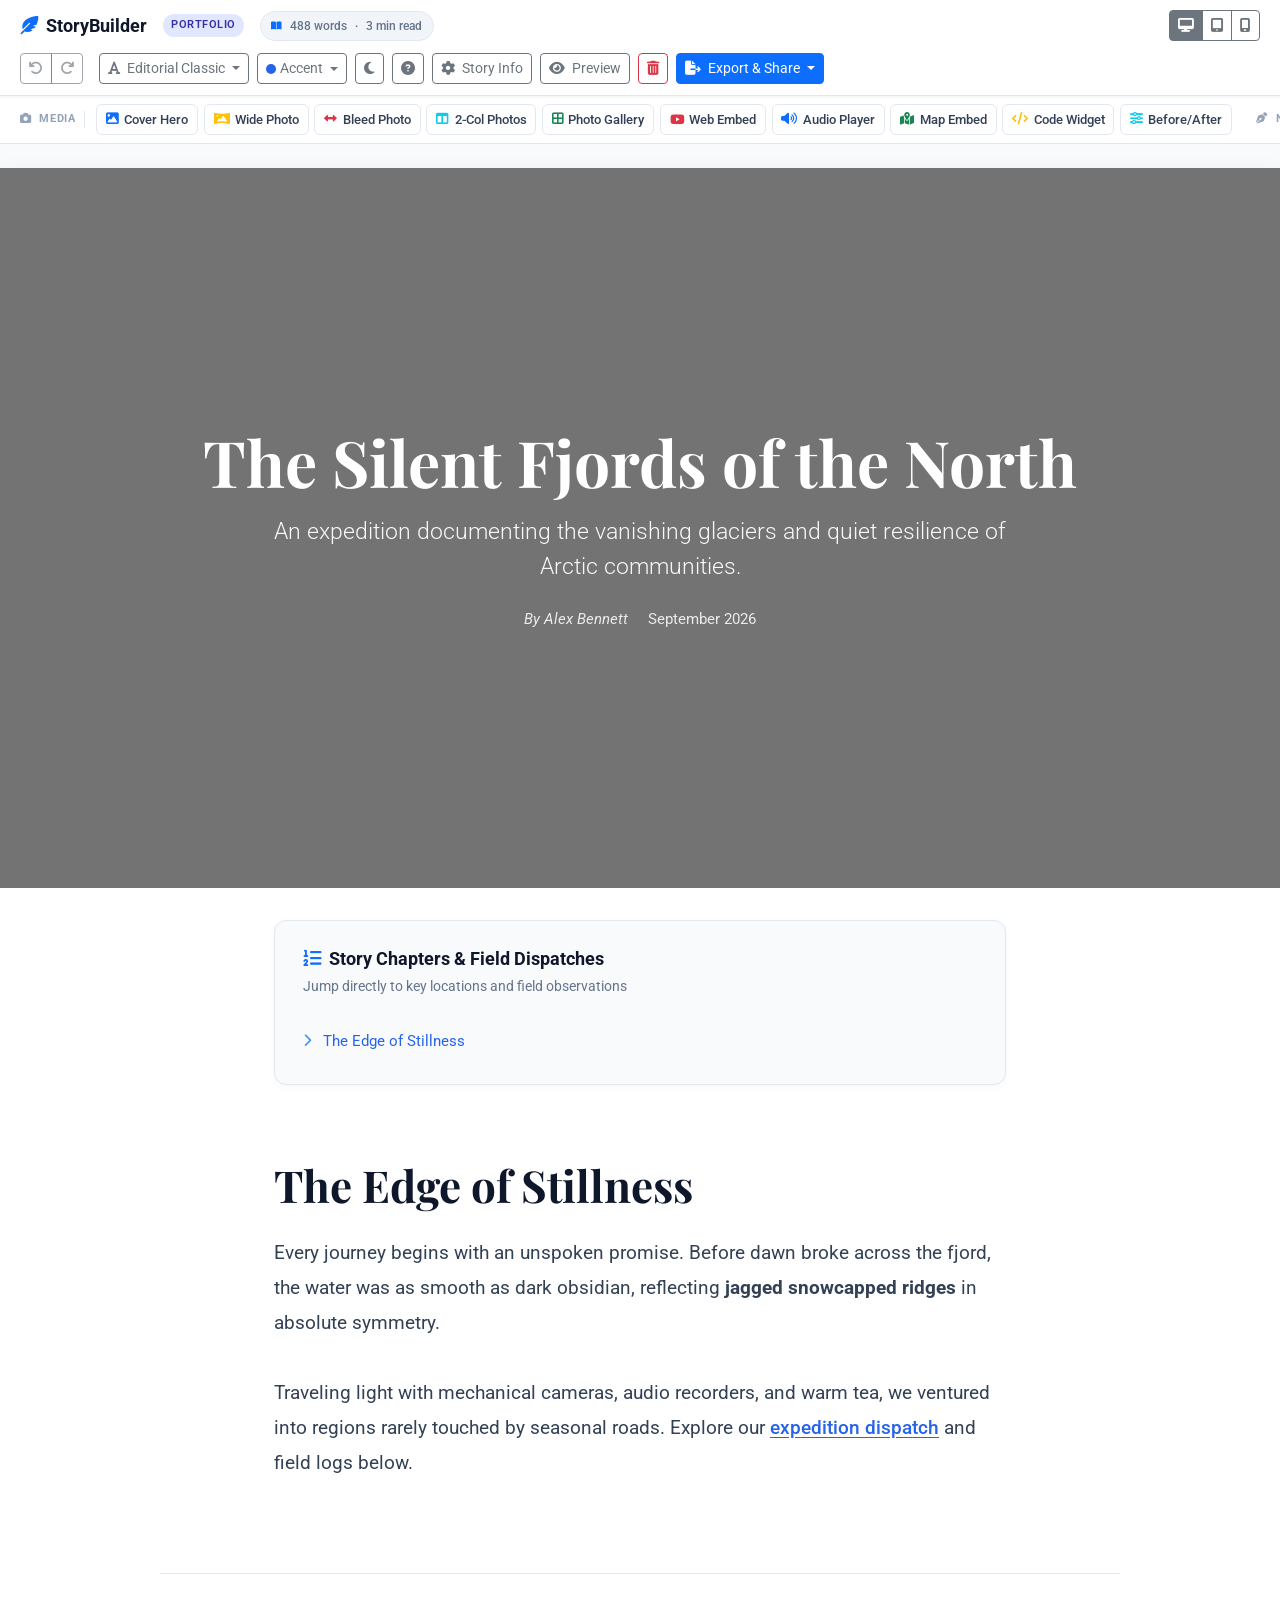
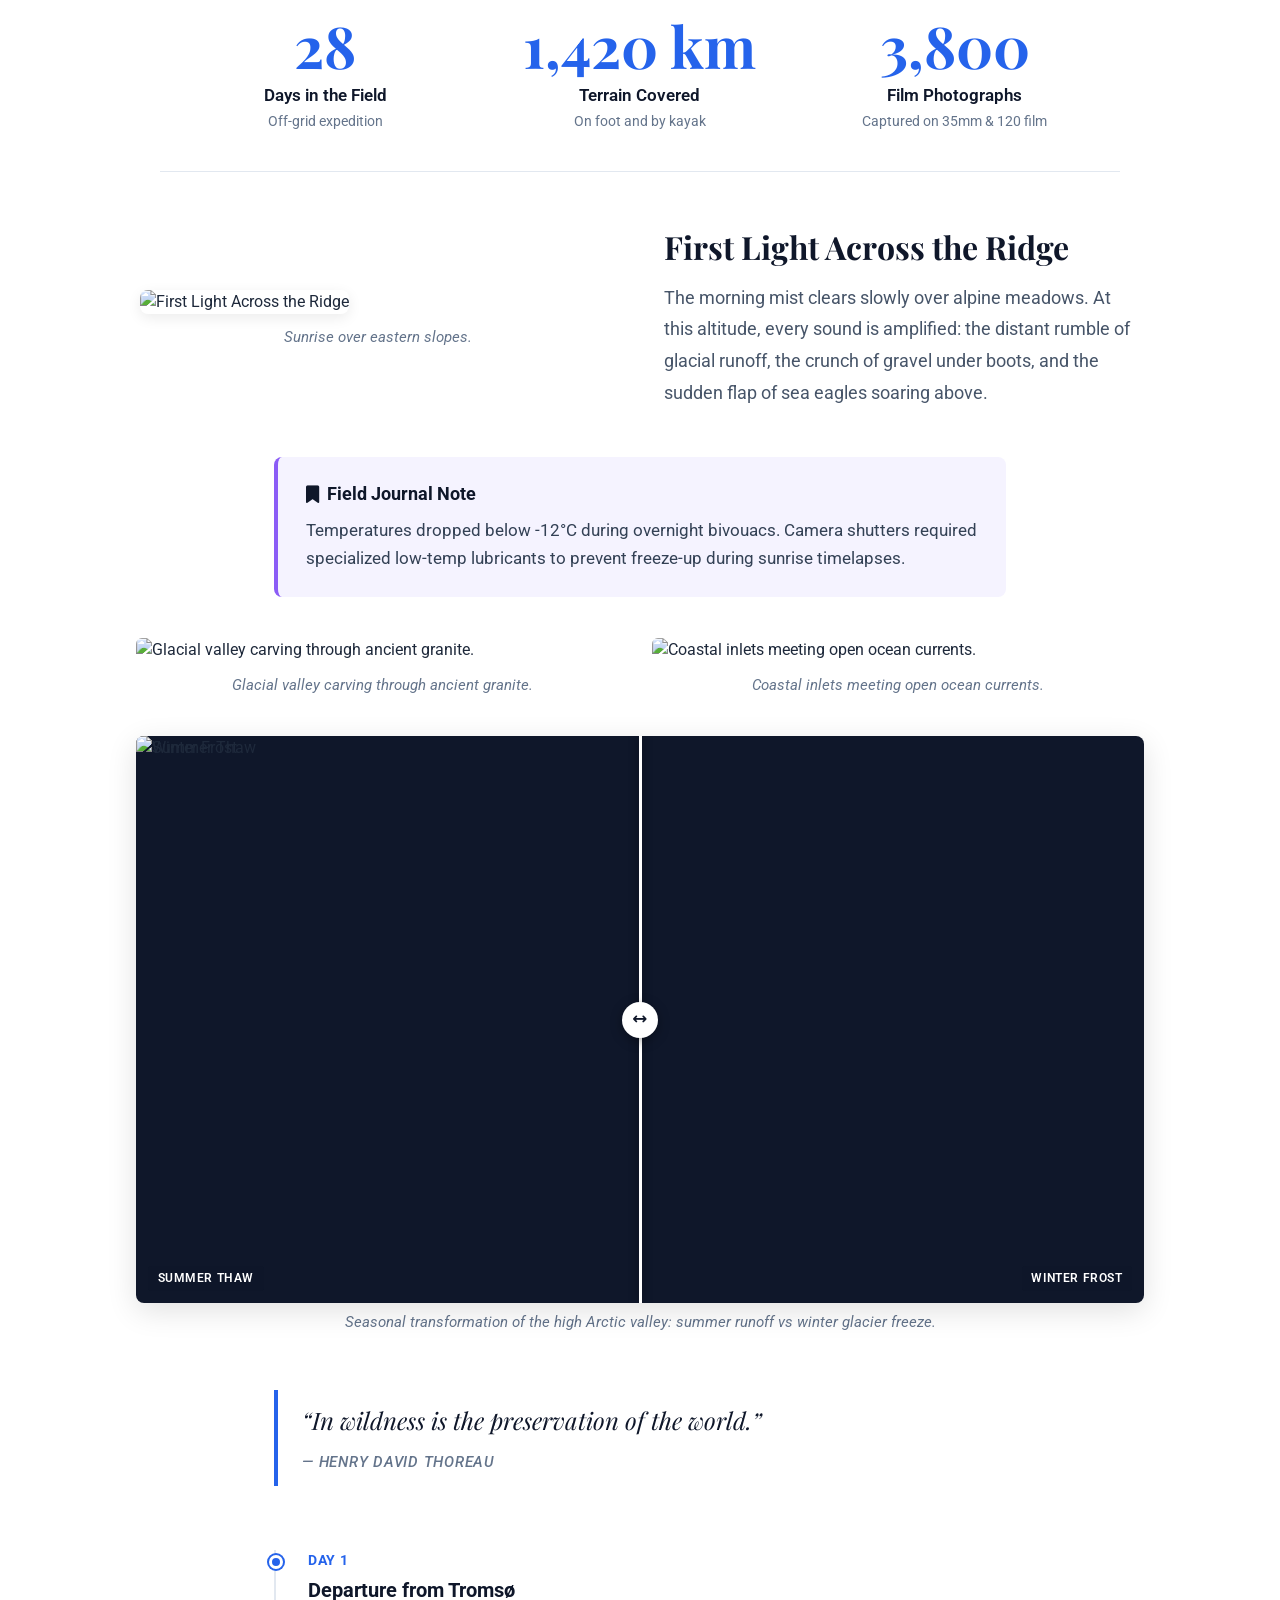
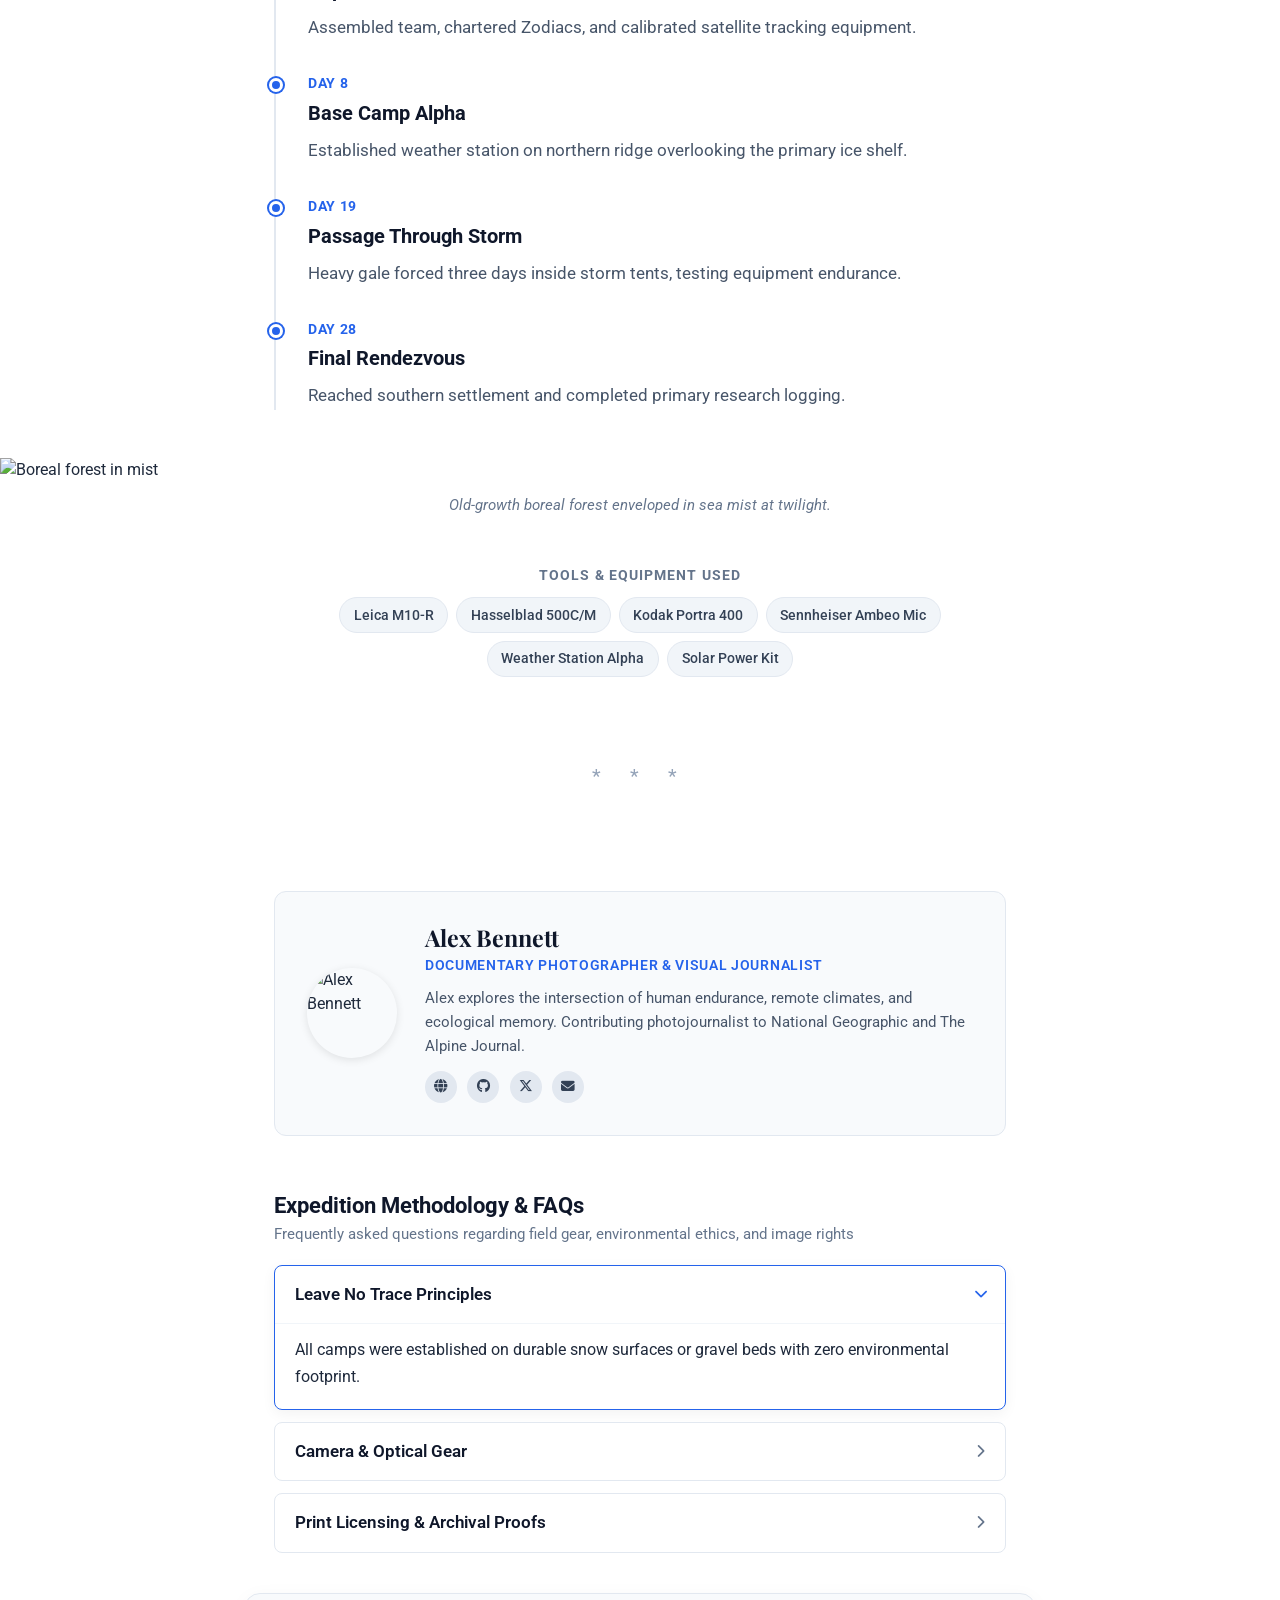
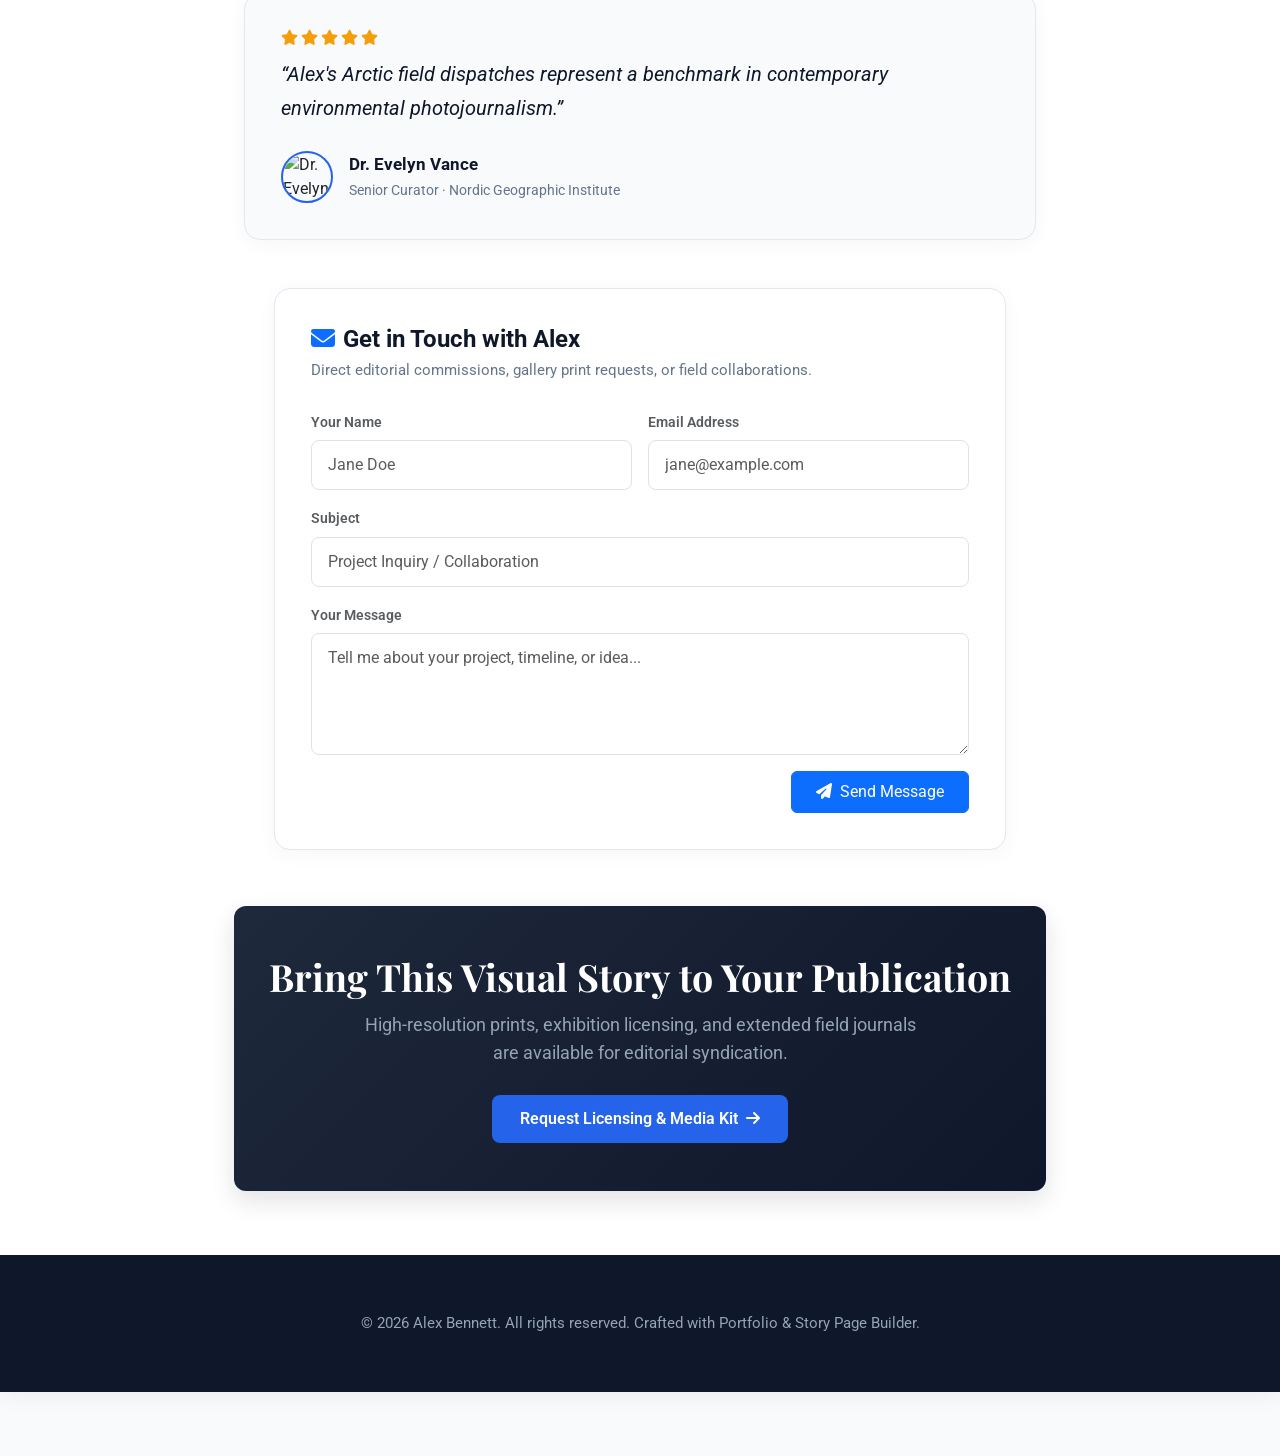
==== commit 6d742c7a: "docs: add in-app quick guide modal and update README with complete features" ====
--- a/index.html
+++ b/index.html
@@ -165,6 +165,11 @@
         <!-- Color Mode Toggle (Light / Dark) -->
         <button type="button" class="btn btn-sm btn-outline-secondary" id="btnToggleColorMode" title="Toggle Light / Dark Mode">
           <i class="fas fa-moon"></i>
+        </button>
+
+        <!-- Quick Guide / Help Modal Trigger -->
+        <button type="button" class="btn btn-sm btn-outline-secondary" id="btnOpenHelp" title="Quick Guide & Shortcuts">
+          <i class="fas fa-circle-question"></i>
         </button>
 
         <!-- Story Info / SEO Settings -->
@@ -611,6 +616,73 @@
     </div>
   </div>
 
+  <!-- Modal for Quick Guide & Help -->
+  <div class="modal fade" id="helpModal" tabindex="-1" aria-labelledby="helpModalTitle" aria-hidden="true">
+    <div class="modal-dialog modal-dialog-centered modal-lg">
+      <div class="modal-content">
+        <div class="modal-header">
+          <h5 class="modal-title" id="helpModalTitle">
+            <i class="fas fa-circle-question me-2 text-primary"></i> Quick Guide & Shortcuts
+          </h5>
+          <button type="button" class="btn-close" data-bs-dismiss="modal" aria-label="Close"></button>
+        </div>
+        <div class="modal-body">
+          <div class="row g-3 mb-4">
+            <div class="col-md-6">
+              <div class="p-3 bg-light rounded border h-100 help-card">
+                <div class="fw-bold mb-1"><i class="fas fa-plus-circle me-1 text-primary"></i> Adding & Editing Blocks</div>
+                <div class="small text-muted">Click any block in the palette to add it. Double-click any block on the canvas to edit its text, imagery, or settings.</div>
+              </div>
+            </div>
+            <div class="col-md-6">
+              <div class="p-3 bg-light rounded border h-100 help-card">
+                <div class="fw-bold mb-1"><i class="fas fa-grip-vertical me-1 text-primary"></i> Reordering & Undo Safety</div>
+                <div class="small text-muted">Drag the vertical grip handle (<i class="fas fa-grip-vertical"></i>) on any block to rearrange. If you delete a block by mistake, click <strong>Undo</strong> on the popup snackbar.</div>
+              </div>
+            </div>
+            <div class="col-md-6">
+              <div class="p-3 bg-light rounded border h-100 help-card">
+                <div class="fw-bold mb-1"><i class="fas fa-images me-1 text-primary"></i> Photos & Asset Library</div>
+                <div class="small text-muted">Click <strong>Choose...</strong> on any image field to browse curated Unsplash categories or drop in local files (automatically web-optimized).</div>
+              </div>
+            </div>
+            <div class="col-md-6">
+              <div class="p-3 bg-light rounded border h-100 help-card">
+                <div class="fw-bold mb-1"><i class="fas fa-file-export me-1 text-primary"></i> Preview & Export</div>
+                <div class="small text-muted">Click <strong>Export &gt; Open Live Preview in New Tab</strong> to view your story unconstrained, or <strong>Download as .html</strong> for a standalone file ready to host anywhere.</div>
+              </div>
+            </div>
+          </div>
+
+          <div class="p-3 rounded border bg-light help-card">
+            <div class="fw-bold small text-uppercase text-muted mb-2"><i class="fas fa-keyboard me-1"></i> Keyboard Shortcuts</div>
+            <div class="row g-2 small">
+              <div class="col-sm-6 d-flex justify-content-between">
+                <span>Undo</span>
+                <kbd>Ctrl / Cmd + Z</kbd>
+              </div>
+              <div class="col-sm-6 d-flex justify-content-between">
+                <span>Redo</span>
+                <kbd>Ctrl / Cmd + Y</kbd>
+              </div>
+              <div class="col-sm-6 d-flex justify-content-between">
+                <span>Quick Edit Block</span>
+                <kbd>Double Click</kbd>
+              </div>
+              <div class="col-sm-6 d-flex justify-content-between">
+                <span>Reorder Block</span>
+                <kbd>Drag Handle</kbd>
+              </div>
+            </div>
+          </div>
+        </div>
+        <div class="modal-footer">
+          <button type="button" class="btn btn-primary btn-sm px-3" data-bs-dismiss="modal">Got it</button>
+        </div>
+      </div>
+    </div>
+  </div>
+
   <!-- Toast Notification Container -->
   <div id="toastContainer" class="toast-container"></div>
 
--- a/css/styles.css
+++ b/css/styles.css
@@ -2361,6 +2361,25 @@
   color: #ffffff;
 }
 
-
-
-
+/* Help Modal Dark Mode */
+[data-theme-mode="dark"] #helpModal .modal-content {
+  background-color: #0d1322;
+  border-color: #27344c;
+}
+[data-theme-mode="dark"] #helpModal .help-card {
+  background-color: #161f33 !important;
+  border-color: #2e3c54 !important;
+  color: #f1f5f9;
+}
+[data-theme-mode="dark"] #helpModal .help-card .text-muted {
+  color: #94a3b8 !important;
+}
+[data-theme-mode="dark"] #helpModal kbd {
+  background-color: #0f172a;
+  border: 1px solid #334155;
+  color: #60a5fa;
+}
+
+
+
+
